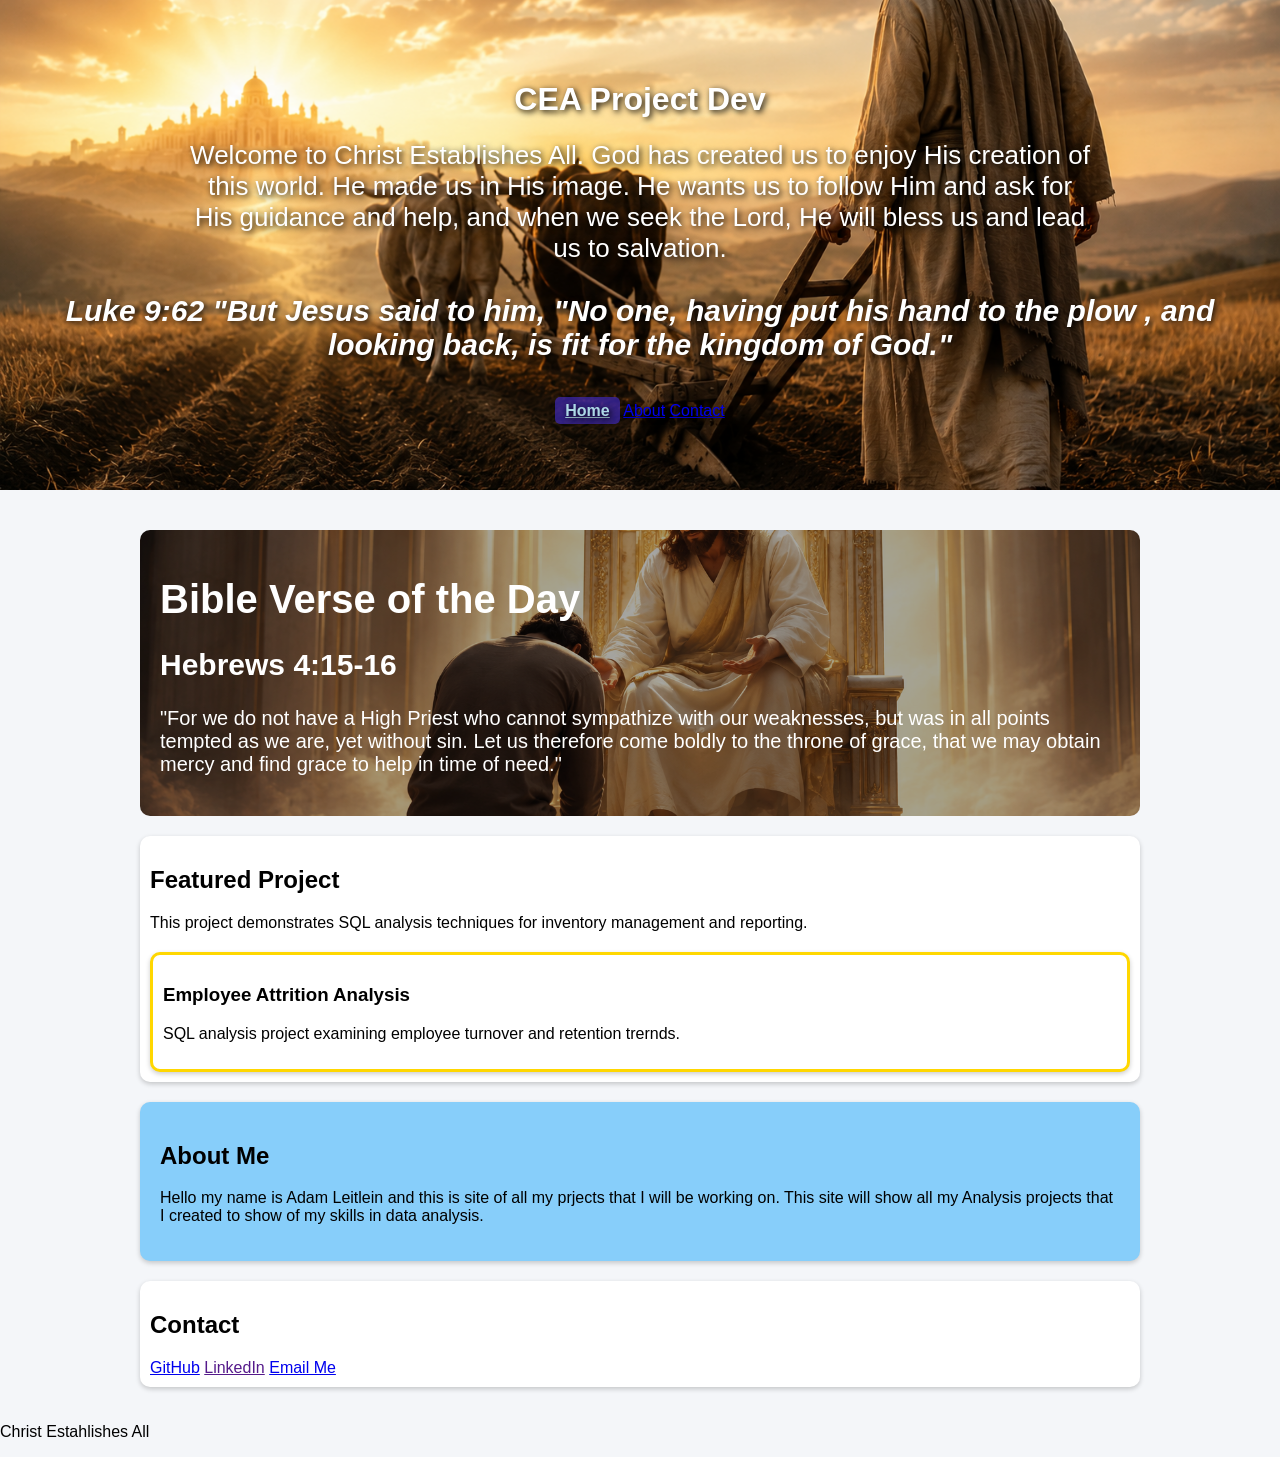
==== index.html @ 78173558 "font updates" ====
<!DOCTYPE html> <!--Tells the browser its an HTML5 webpage-->

<html><!-- Marks the beginning of the webpage -->
<head><!-- information about the webpage visitors don't see this information-->
    <title>CEA Projects Dev</title> <!-- text shown browser tab -->
    <link rel="stylesheet" href="styles.css"> <!-- finds file name styles.css -->
</head>
<body>
    <header>
        <h1>CEA Project Dev</h1> <!-- h1 is a primary heading of the section  -->

        <p class="welcome-message">Welcome to Christ Establishes All.
            God has created us to enjoy His creation of this world. He made us in His image.
            He wants us to follow Him and ask for His guidance and help, and when we seek the 
            Lord, He will bless us and lead us to salvation.
        </p>
        <p class="bible-luke">Luke 9:62 "But Jesus said to him, "No one, having put his
        hand to the plow , and looking back, is fit for the kingdom of God."</p>
        </div>
        <nav> <!-- creating <a> which is an anchor(hyperlink) -->
            <a href="#home" class="active">Home</a>
            <a href="#about">About</a>
            <a href="#contact">Contact</a> <!-- href is Hypertext reference the destination of the link -->
            <!-- <a href="projects.html">Projects</a>
            <a href="skills.html">Skills</a>
            <a href="resume.html">Resume</a> -->
        </nav>

    </header>
        <main>
            <div class="weekly-bible-verse">
                <h1>Bible Verse of the Day</h1>
                <h2>Hebrews 4:15-16</h2>
                <p>
                "For we do not have a High Priest who cannot sympathize with our weaknesses,
                 but was in all points tempted as we are, yet without sin. Let us therefore come 
                 boldly to the throne of grace, that we may obtain mercy and find grace to help in time of need."
                </p>        
            </div>  
            <section id="projects" class="project-card"> <!-- class will pull information from css to create box -->
                <h2>Featured Project</h2>
                    <p>
                    This project demonstrates SQL analysis techniques 
                    for inventory management and reporting.
                    </p>

                <div class="project-card featured-project"> 

                <h3>Employee Attrition Analysis</h3>

                <p>
                    SQL analysis project examining employee turnover
                    and retention trernds.
                </p>
                </div>
            </section>

            <section id="about" class="about-card">
                <h2>About Me</h2>
                    <p>Hello my name is Adam Leitlein  and this is site of all my prjects that I will be working on. 
                This site will show all my Analysis projects that I created to show of my skills in data
                analysis.
                    </p>
            </section>

            <section id="contact" class="project-card">
                <h2>Contact</h2>

                <a href="https://github.com/RaphLink" target="_blank"> GitHub</a>
                <a href="" target="_blank"> LinkedIn</a>
                <a href="mailto:zeldaguy87@yahoo.com.com" target="_blank"> Email Me</a> <!-- mailto will open outlook -->
            </section>
        </main>
        <footer>
            <p>Christ Estahlishes All</p>
            
        </footer>
</body>
</html>
<!-- Cloudflare -->
---- styles.css ----
body {
    font-family: Arial, sans-serif;
    background-color: #f4f6f9;
    margin: 0;
    padding: 0;
}

header {
    background-image: url("images/luke962.png");
    background-size: cover;
    background-position: center;
    background-repeat: no-repeat;

    color: white;
    padding: 60px 20px;
    text-align: center;
    text-shadow: 2px 2px 6px black;
}

main {
    max-width: 1000px;
    margin: auto;
    padding: 20px;
}

.project-card {
    background-color: white;
    padding: 10px;
    margin-top: 20px;
    border-radius: 10px;
    box-shadow: 0px 2px 5px rgba(0,0,0,.2);
}

.featured-project {
    border: 3px solid gold;
}

.about-card {
    background-color: lightskyblue;
    padding: 20px;
    margin-top: 20px;
    border-radius: 10px;
    box-shadow: 0px 2px 5px rgba(0,0,0,.2);
}
/* Header Banner */
.bible-luke {
    font-size: 30px;
    font-weight: bold;
    font-style: italic;
    text-shadow: 2px 2px 6px black;
}
/* Weekly Bible Verse */
.weekly-bible-verse {
     background:
        Linear-gradient(
            rgba(0,0,0,.35),
            rgba(0,0,0,.35)
        ), 
        url("images/hebrews41516.png");
    background-size: cover;
    background-position: center;
    font-size: 20px;
    color: white;
    padding: 20px;
    margin-top: 20px;
    border-radius: 10px;
   
}
/* Weekly Bible verse paragraph */
.weekly-bible-verse p {
    
} 

.active {
    background-color:#402abeab;
    color: lightblue;
    padding: 5px 10px;
    border-radius: 5px;
    font-weight: bold;
}

.welcome-message {
    max-width: 900px;
    margin: auto;
    font-size: 26px;
}

nav {
    background-color: pgba(0, 0, 0, 0.45);
    display: inline-block;
    padding: 10px 20px;
    border-radius: 8px;
}
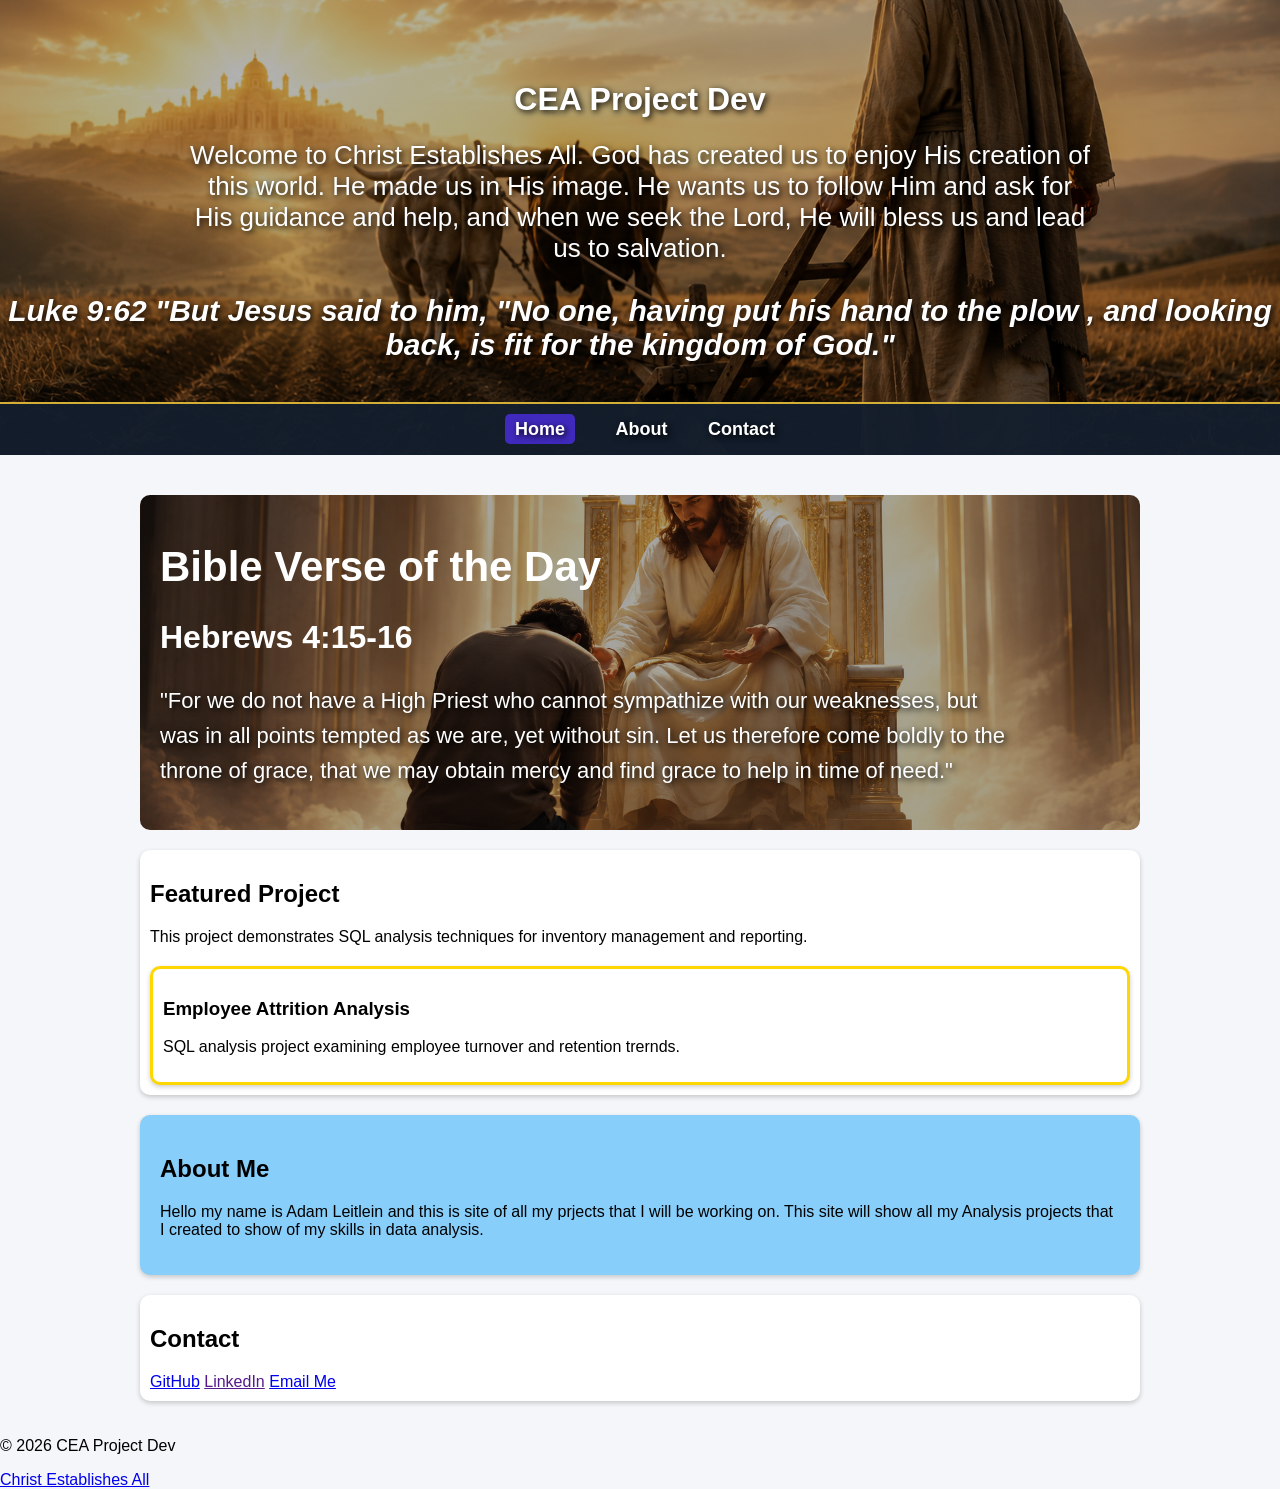
==== commit ddc9befd: "Updated nav menu" ====
--- a/index.html
+++ b/index.html
@@ -16,7 +16,7 @@
         </p>
         <p class="bible-luke">Luke 9:62 "But Jesus said to him, "No one, having put his
         hand to the plow , and looking back, is fit for the kingdom of God."</p>
-        </div>
+    
         <nav> <!-- creating <a> which is an anchor(hyperlink) -->
             <a href="#home" class="active">Home</a>
             <a href="#about">About</a>
@@ -68,11 +68,12 @@
 
                 <a href="https://github.com/RaphLink" target="_blank"> GitHub</a>
                 <a href="" target="_blank"> LinkedIn</a>
-                <a href="mailto:zeldaguy87@yahoo.com.com" target="_blank"> Email Me</a> <!-- mailto will open outlook -->
+                <a href="mailto:aleitlein@ceaprojectdev.com" target="_blank"> Email Me</a> <!-- mailto will open outlook -->
             </section>
         </main>
         <footer>
-            <p>Christ Estahlishes All</p>
+            <p>&copy; 2026 CEA Project Dev</p>
+            <a href="https://christestablishesall.com">Christ Establishes All</a>
             
         </footer>
 </body>
--- a/styles.css
+++ b/styles.css
@@ -6,15 +6,32 @@
 }
 
 header {
-    background-image: url("images/luke962.png");
+    background:
+        linear-gradient(rgba(0,0,0,.30), rgba(0,0,0,.30)),
+        url("images/luke962.png");
     background-size: cover;
     background-position: center;
     background-repeat: no-repeat;
 
+/* Text */
     color: white;
-    padding: 60px 20px;
+    padding-top: 60px;
     text-align: center;
     text-shadow: 2px 2px 6px black;
+}
+
+nav {
+    /* background-color: pgba(0, 0, 0, 0.75); */
+    background-color: rgba(20,30,45,.95);
+    margin-top: 40px;
+    /* border-top: 2px solid white;
+    border-bottom: 2px solid white; */
+    /* display: inline-block; */
+    padding: 15px 0;
+    width: 100%;
+    border-top: 2px solid #d4af37
+    /* text-align: center; */
+    /* border-radius: 8px; */
 }
 
 main {
@@ -54,26 +71,40 @@
      background:
         Linear-gradient(
             rgba(0,0,0,.35),
-            rgba(0,0,0,.35)
-        ), 
+            rgba(0,0,0,.35)), 
         url("images/hebrews41516.png");
     background-size: cover;
     background-position: center;
-    font-size: 20px;
     color: white;
     padding: 20px;
     margin-top: 20px;
     border-radius: 10px;
-   
 }
+
+.weekly-bible-verse {
+    font-size: 20px
+}
+
+.weekly-bible-verse h1{
+    font-size: 42px;
+}
+
+.weekly-bible-verse h2{
+    font-size: 32px;
+}
+
 /* Weekly Bible verse paragraph */
 .weekly-bible-verse p {
-    
+    font-size: 22px;
+    line-height: 1.6;
+    max-width: 850px;
+    text-shadow: 2px 2px 6px black;
 } 
 
+/* Menu(nav) selected page */
 .active {
-    background-color:#402abeab;
-    color: lightblue;
+    background-color:#402abe;
+    color: white;
     padding: 5px 10px;
     border-radius: 5px;
     font-weight: bold;
@@ -85,9 +116,14 @@
     font-size: 26px;
 }
 
-nav {
-    background-color: pgba(0, 0, 0, 0.45);
-    display: inline-block;
-    padding: 10px 20px;
-    border-radius: 8px;
+nav a {
+    color: white;
+    text-decoration: none;
+    margin: 0 18px;
+    font-size: 18px;
+    font-weight: bold;
+}
+
+nav a:hover {
+    color: gold;
 }
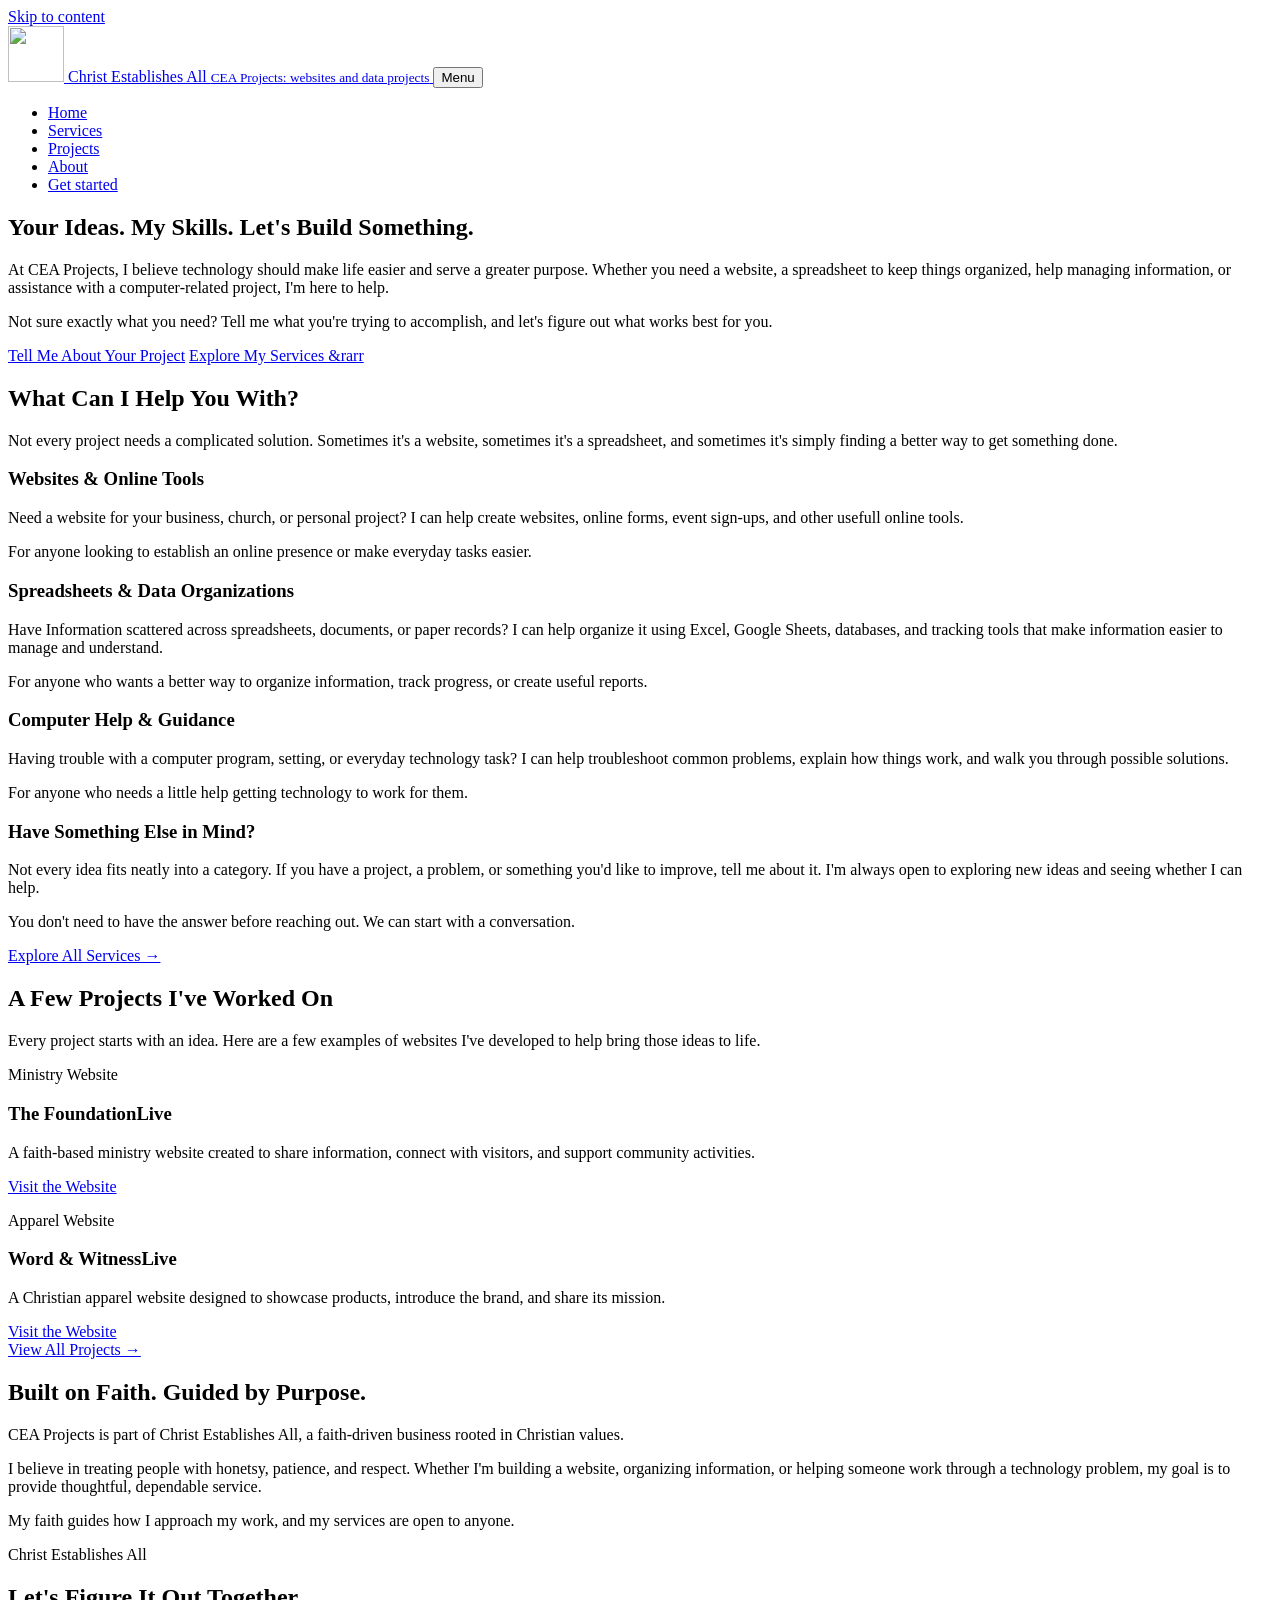
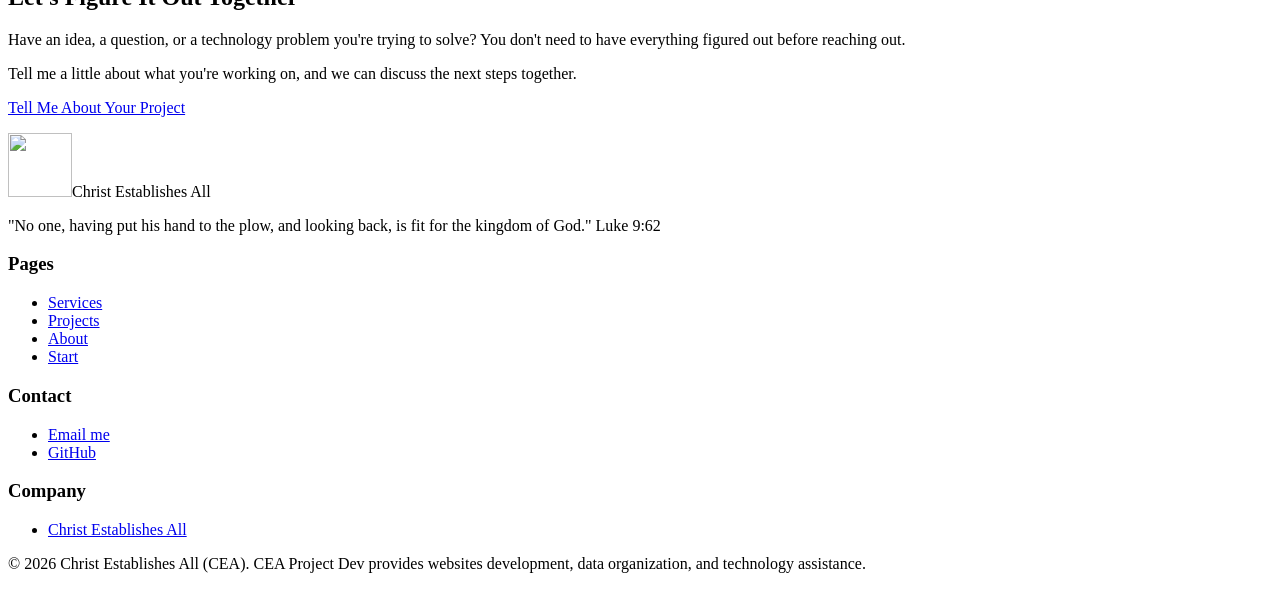
==== commit 254b9d25: "updated ceaprojdev.com" ====
--- a/index.html
+++ b/index.html
@@ -1,81 +1,222 @@
-<!DOCTYPE html> <!--Tells the browser its an HTML5 webpage-->
-
-<html><!-- Marks the beginning of the webpage -->
-<head><!-- information about the webpage visitors don't see this information-->
-    <title>CEA Projects Dev</title> <!-- text shown browser tab -->
-    <link rel="stylesheet" href="styles.css"> <!-- finds file name styles.css -->
+
+<!DOCTYPE html>
+<html lang="en">
+<head>
+    <meta charset="utf-8">
+    <meta name="viewport" content="width=device-width, initial-scale=1">
+
+    <title>CEA Projects | Websites, Spreadsheets & Computer Help</title>
+
+    <meta name="description" 
+        content="CEA Projects provides website development, data management, and custom digital solutions, built with purpose, integrity, and a commitment to serving others.">
+    
+    <link rel="preconnect" href="https://fonts.googleapis.com">
+    <link rel="preconnect" href="https://fonts.gstatic.com" crossorigin>
+
+   <link href="https://fonts.googleapis.com/css2?family=Cinzel:wght@500;700&family=Bricolage+Grotesque:opsz,wght@12..96,500;12..96,700&family=Source+Serif+4:ital,opsz,wght@0,8..60,400;0,8..60,600;1,8..60,400&display=swap"
+    rel="stylesheet">
+
+    <link rel="icon" type="image/png" href="favicon.png">
+    <link rel="stylesheet" href="style.css">
 </head>
+
 <body>
-    <header>
-        <h1>CEA Project Dev</h1> <!-- h1 is a primary heading of the section  -->
-
-        <p class="welcome-message">Welcome to Christ Establishes All.
-            God has created us to enjoy His creation of this world. He made us in His image.
-            He wants us to follow Him and ask for His guidance and help, and when we seek the 
-            Lord, He will bless us and lead us to salvation.
-        </p>
-        <p class="bible-luke">Luke 9:62 "But Jesus said to him, "No one, having put his
-        hand to the plow , and looking back, is fit for the kingdom of God."</p>
-    
-        <nav> <!-- creating <a> which is an anchor(hyperlink) -->
-            <a href="#home" class="active">Home</a>
-            <a href="#about">About</a>
-            <a href="#contact">Contact</a> <!-- href is Hypertext reference the destination of the link -->
-            <!-- <a href="projects.html">Projects</a>
-            <a href="skills.html">Skills</a>
-            <a href="resume.html">Resume</a> -->
+
+<a class="skip" href="#main">Skip to content</a>
+
+<!-- HEADER & NAVIGATION -->
+<header class="site">
+    <div class="wrap bar">
+        <a class="brand" href="index.html">
+            <img src="cea_logo.png" width="56" height="56" alt="">
+            <span>
+                Christ Establishes All
+                <small>CEA Projects: websites and data projects</small>
+            </span>
+        </a>
+
+        <button class="menu" type="button"
+            aria-expanded="false" 
+            aria-controls="site-nav">Menu</button>
+
+        <nav id="site-nav" aria-label="Main">
+            <ul>
+                <li><a href="index.html" aria-current="page">Home</a></li>
+                <li><a href="services.html">Services</a></li>
+                <li><a href="projects.html">Projects</a></li>
+                <li><a href="about.html">About</a></li>
+                <li><a class="btn" href="start.html">Get started</a></li>
+            </ul>
         </nav>
-
-    </header>
-        <main>
-            <div class="weekly-bible-verse">
-                <h1>Bible Verse of the Day</h1>
-                <h2>Hebrews 4:15-16</h2>
-                <p>
-                "For we do not have a High Priest who cannot sympathize with our weaknesses,
-                 but was in all points tempted as we are, yet without sin. Let us therefore come 
-                 boldly to the throne of grace, that we may obtain mercy and find grace to help in time of need."
-                </p>        
-            </div>  
-            <section id="projects" class="project-card"> <!-- class will pull information from css to create box -->
-                <h2>Featured Project</h2>
-                    <p>
-                    This project demonstrates SQL analysis techniques 
-                    for inventory management and reporting.
-                    </p>
-
-                <div class="project-card featured-project"> 
-
-                <h3>Employee Attrition Analysis</h3>
-
-                <p>
-                    SQL analysis project examining employee turnover
-                    and retention trernds.
-                </p>
-                </div>
-            </section>
-
-            <section id="about" class="about-card">
-                <h2>About Me</h2>
-                    <p>Hello my name is Adam Leitlein  and this is site of all my prjects that I will be working on. 
-                This site will show all my Analysis projects that I created to show of my skills in data
-                analysis.
-                    </p>
-            </section>
-
-            <section id="contact" class="project-card">
-                <h2>Contact</h2>
-
-                <a href="https://github.com/RaphLink" target="_blank"> GitHub</a>
-                <a href="" target="_blank"> LinkedIn</a>
-                <a href="mailto:aleitlein@ceaprojectdev.com" target="_blank"> Email Me</a> <!-- mailto will open outlook -->
-            </section>
-        </main>
-        <footer>
-            <p>&copy; 2026 CEA Project Dev</p>
-            <a href="https://christestablishesall.com">Christ Establishes All</a>
-            
-        </footer>
+    </div>
+</header>
+
+<main id="main">
+
+    <!-- HERO / MAIN INTRODUCTION -->
+    <section class="hero">
+        <div class="wrap hero-grid">
+            <div>
+
+                <h1>Your Ideas. My Skills. Let's Build Something.</h1>
+                <p class="lede measure">At CEA Projects, I believe technology should make life easier and serve a greater purpose. Whether you need a website, a spreadsheet to keep things organized, help managing information, or assistance with a computer-related project, I'm here to help.</p>
+                <p class="measure">Not sure exactly what you need? Tell me what you're trying to accomplish, and let's figure out what works best for you.</p>
+
+                <div class="actions">
+                    <a class="btn" href="start.html">Tell Me About Your Project</a>
+                    <a class="more" href="services.html">Explore My Services &rarr</a>
+                </div>
+            </div>
+        </div>
+    </section>
+
+    <!-- SERVICES OVERVIEW -->
+    <section aria-labelledby="build-title">
+        <div class="wrap">
+            <h2 id="build-title">What Can I Help You With?</h2>
+            <p class="lede measure">Not every project needs a complicated solution. Sometimes it's a website, sometimes it's a spreadsheet, and sometimes it's simply finding a better way to get something done.</p>
+            <div class="rows">
+                
+                <!-- Websites -->
+                <div class="row">
+                    <h3>Websites &amp; Online Tools</h3>
+                    <div>
+                        <p>Need a website for your business, church, or personal project? I can help create websites, online forms, event sign-ups, and other usefull online tools.</p>
+                        
+                        <p class="for">For anyone looking to establish an online presence or make everyday tasks easier.</p>
+                    </div>
+                </div>
+                <!-- Spreadsheets and Data -->
+                <div class="row">
+                    <h3>Spreadsheets &amp; Data Organizations</h3>
+                    <div>
+                        <p>Have Information scattered across spreadsheets, documents, or paper records? I can help organize it using Excel, Google Sheets, databases, and tracking tools that make information easier to manage and understand.</p>
+                        <p class="for">For anyone who wants a better way to organize information, track progress, or create useful reports.</p>
+                    </div>
+                </div>
+
+                <!-- Computer Help -->
+                <div class="row">
+                    <h3>Computer Help &amp; Guidance</h3>
+                    <div>
+                        <p>Having trouble with a computer program, setting, or everyday technology task? I can help troubleshoot common problems, explain how things work, and walk you through possible solutions.</p>
+                        <p class="for">For anyone who needs a little help getting technology to work for them.</p>
+                    </div>
+                </div>
+
+                <!-- Other Projects-->
+                <div class="row">
+                    <h3>Have Something Else in Mind?</h3>
+                    <div>
+                        <p>Not every idea fits neatly into a category. If you have a project, a problem, or something you'd like to improve, tell me about it. I'm always open to exploring new ideas and seeing whether I can help.</p>
+                        <p class="for">You don't need to have the answer before reaching out. We can start with a conversation.</p>
+                    </div>
+                </div>
+            </div>
+
+            <a class="more" href="services.hrml">Explore All Services &rarr;</a>
+        </div>
+    </section>
+
+    <!-- RECENT PROJECTS -->
+    <section aria-labelledby="recent-title">
+        <div class="wrap">
+            <h2 id="recent-title">A Few Projects I've Worked On</h2>
+            <p class="lede measure">Every project starts with an idea. Here are a few examples of websites I've developed to help bring those ideas to life.</p>
+            <div class="work-list">
+                <!-- The Foundation -->
+                <article class="project feature">
+                    <p class="kind">Ministry Website</p>
+                    <h3>The Foundation<span class="status live">Live</span></h3>
+                    <p>A faith-based ministry website created to share information, connect with visitors, and support community activities.</p>
+
+                    <div class="links">
+                        <a href="https://glorytothefather.org/" target="_blank" rel="noopener noreferrer">Visit the Website</a>
+                    </div>
+                </article>
+
+                <!-- Word & Witness -->
+                <article class="project feature">
+                    <p class="kind">Apparel Website</p>
+                    <h3>Word &amp; Witness<span class="status live">Live</span></h3>
+                    <p>A Christian apparel website designed to showcase products, introduce the brand, and share its mission.</p>
+                    <div class="links">
+                        <a href="https://wordnwitness.com"target="_blank" rel="noopener noreferrer">Visit the Website</a>
+                    </div>
+                </article>
+            </div>
+            <a class="more" href="projects.html">View All Projects &rarr;</a>
+        </div>
+    </section>
+
+    <!-- CHRISTIAN FOUNDATION -->
+    <section class="band" aria-labelledby="foundation-title">
+        <div class="wrap foundation-grid"></div>
+            <div class="measure">
+                <h2 id="foundation-title">Built on Faith. Guided by Purpose.</h2>
+                <p>CEA Projects is part of Christ Establishes All, a faith-driven business rooted in Christian values.</p>
+                <p>I believe in treating people with honetsy, patience, and respect. Whether I'm building a website, organizing information, or helping someone work through a technology problem, my goal is to provide thoughtful, dependable service.</p>
+                <p>My faith guides how I approach my work, and my services are open to anyone.</p>
+                <a>Christ Establishes All</a>
+            </div>
+    </section>
+
+    <!-- FINAL CALL TO ACTION -->
+     <section aria-labelledby="contact-title">
+        <div class="wrap">
+            <div class="cta">
+                <div>
+                    <h2 id="contact-title">Let's Figure It Out Together</h2>
+                    <p>Have an idea, a question, or a technology problem you're trying to solve? You don't need to have everything figured out before reaching out.</p>
+                    <p>Tell me a little about what you're working on, and we can discuss the next steps together.</p>
+                </div>
+
+                <a class="btn" href="start.html">Tell Me About Your Project</a>
+            </div>
+        </div>
+     </section>
+</main>
+
+<!-- FOOTER -->
+<footer class="band">
+    <div class="wrap">
+        <div class="foot-grid">
+            <div>
+                <p class="foot-brand"><img src="cea_logo.png" width="64" height="64" alt=""><span class="brand-name">Christ Establishes All</span></p>
+                <p class="foot-verse">"No one, having put his hand to the plow, and looking back, is fit for the kingdom of God." Luke 9:62</p>
+            </div>
+
+            <div>
+                <h3>Pages</h3>
+                <ul>
+                    <li><a href="services.html">Services</a></li>
+                    <li><a href="projects.html">Projects</a></li>
+                    <li><a href="about.html">About</a></li>
+                    <li><a href="start.html">Start</a></li>
+                </ul>
+            </div>
+
+            <div>
+                <h3>Contact</h3>
+                <ul>
+                    <li><a href="mailto:aleitlein@ceaprojectdev.com">Email me</a></li>
+                    <li><a href="https://github.com/RaphLink">GitHub</a></li>
+                </ul>
+            </div>
+
+            <div>
+                <h3>Company</h3>
+                <ul>
+                    <li><a href="https://christestablishesall.com">Christ Establishes All</a></li>
+                </ul>
+            </div>
+        </div>
+
+        <p class="copy">&copy; 2026 Christ Establishes All (CEA). CEA Project Dev provides websites development, data organization, and technology assistance.</p>
+    </div>
+</footer>
+
+<script src="main.js"></script>
+
 </body>
 </html>
-<!-- Cloudflare -->
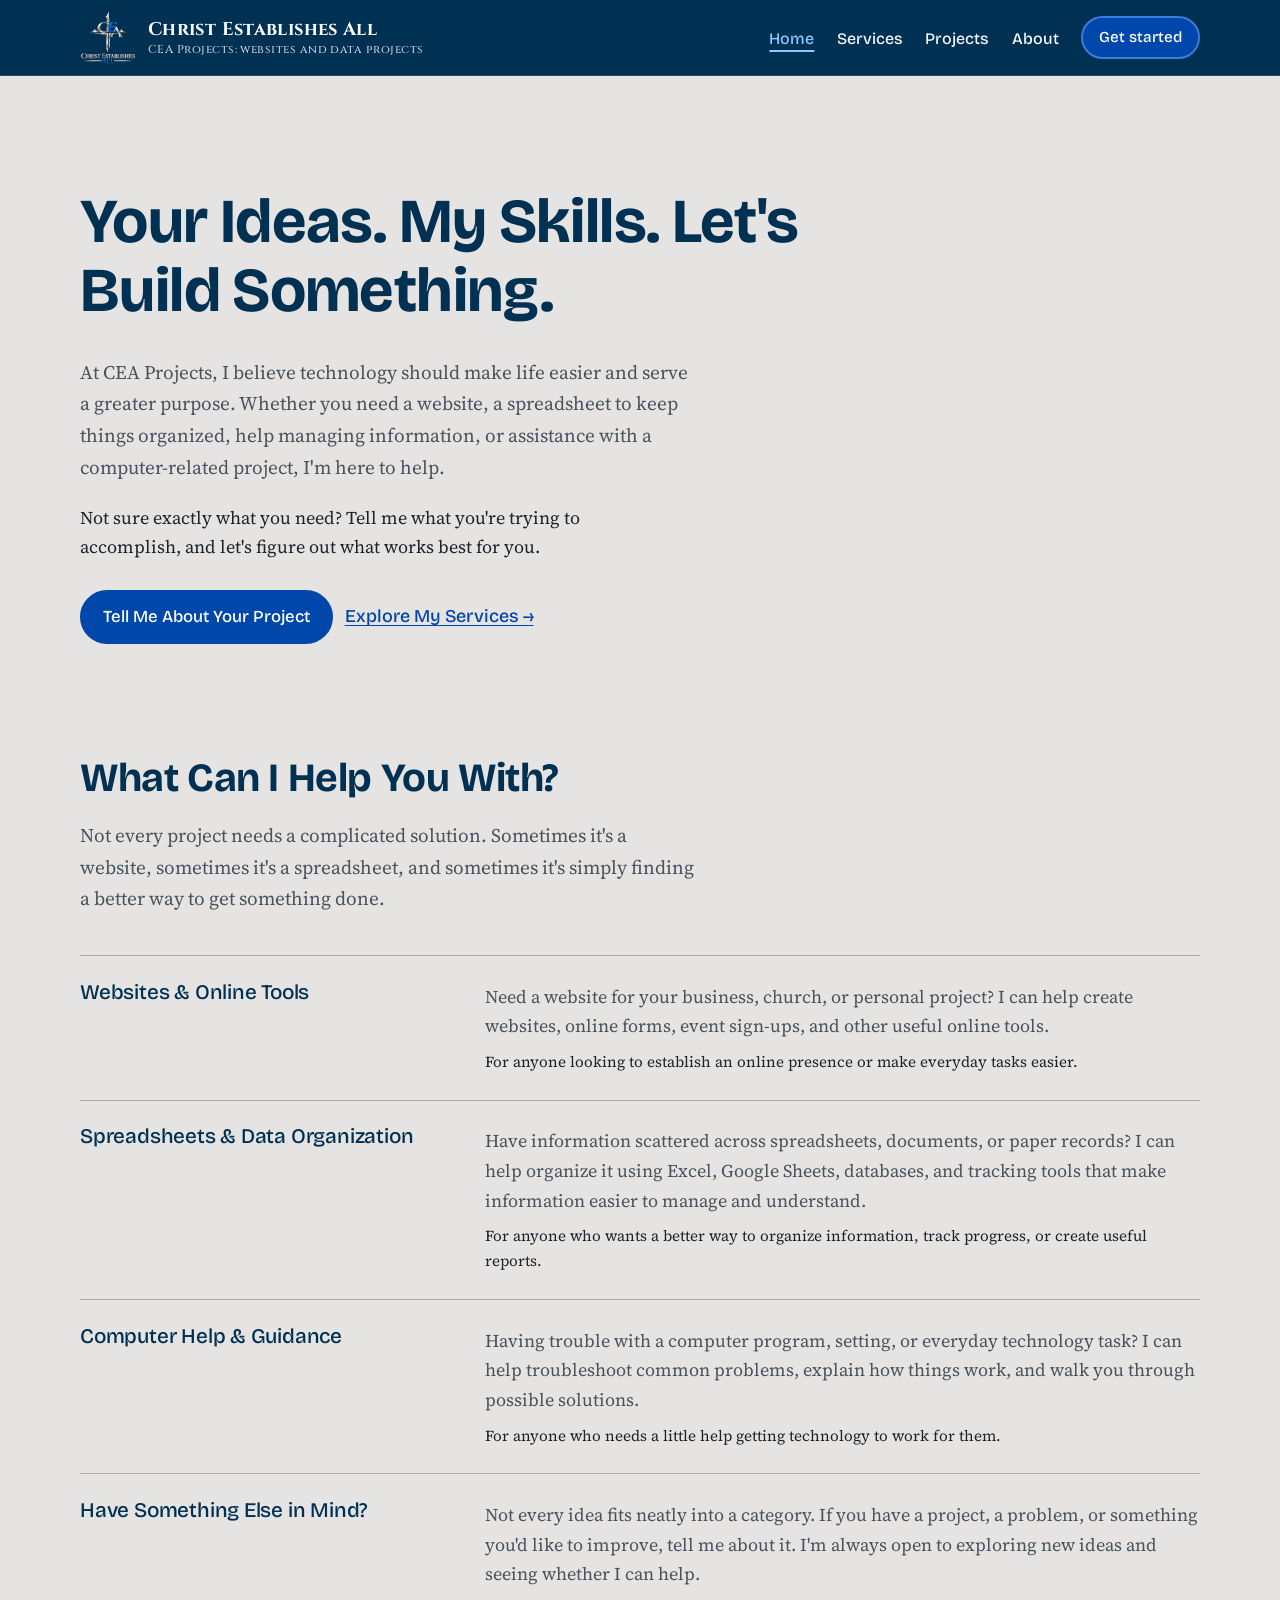
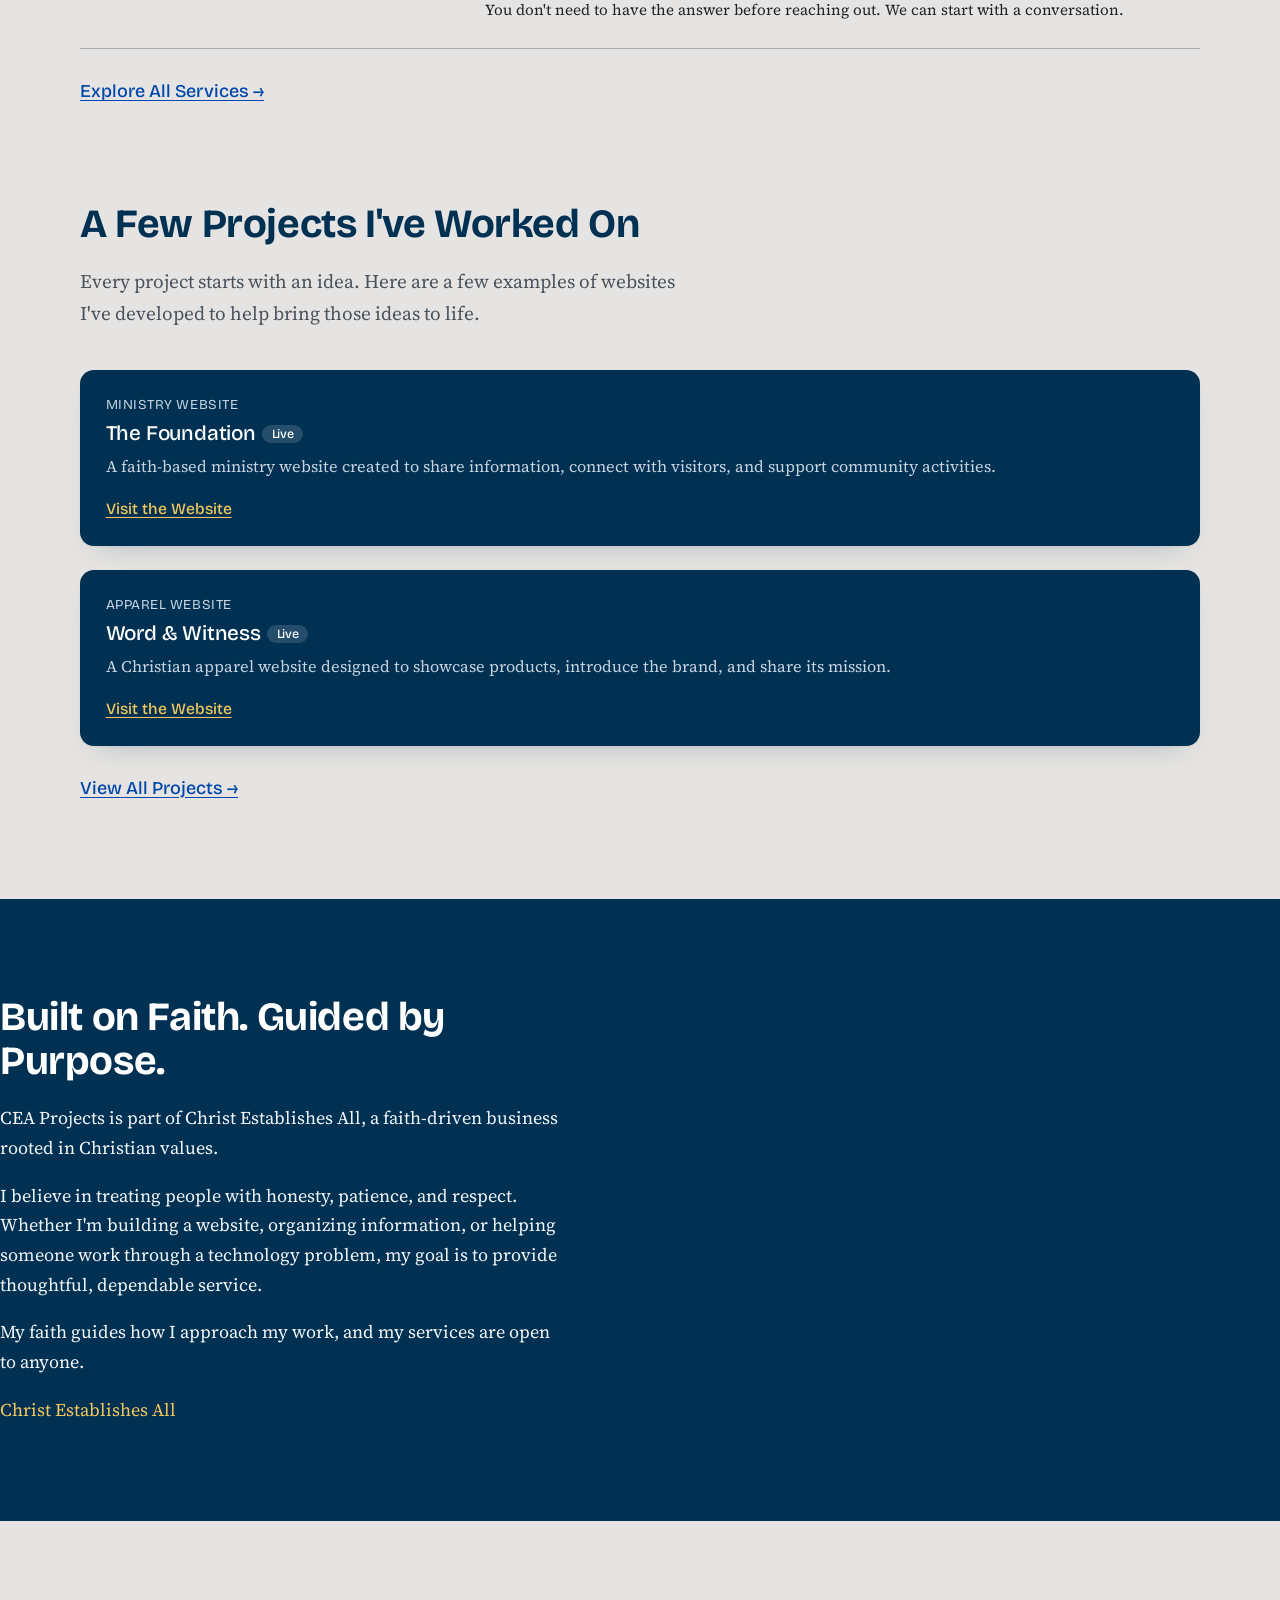
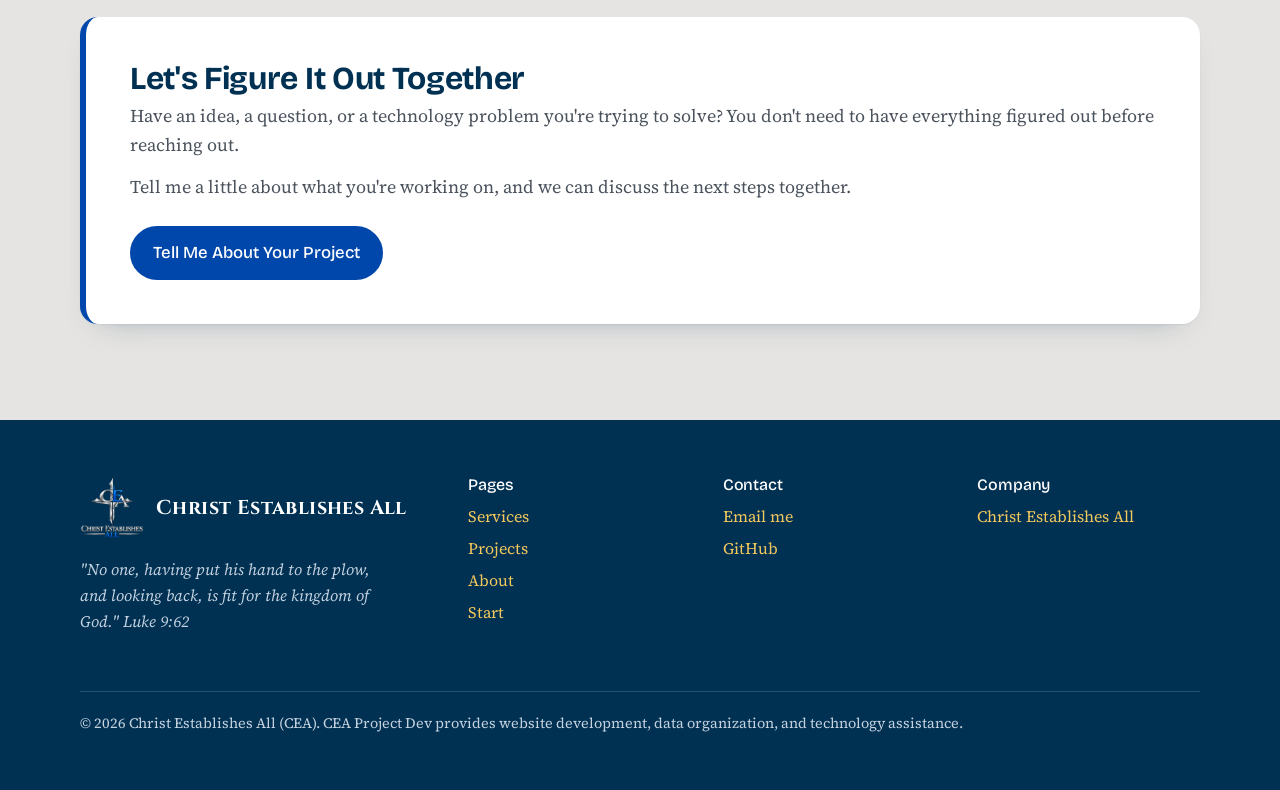
==== commit 8486430c: "made corrections in html" ====
--- a/index.html
+++ b/index.html
@@ -16,8 +16,8 @@
    <link href="https://fonts.googleapis.com/css2?family=Cinzel:wght@500;700&family=Bricolage+Grotesque:opsz,wght@12..96,500;12..96,700&family=Source+Serif+4:ital,opsz,wght@0,8..60,400;0,8..60,600;1,8..60,400&display=swap"
     rel="stylesheet">
 
-    <link rel="icon" type="image/png" href="favicon.png">
-    <link rel="stylesheet" href="style.css">
+    <link rel="icon" type="image/png" href="images/favicon.webp">
+    <link rel="stylesheet" href="styles.css">
 </head>
 
 <body>
@@ -28,7 +28,7 @@
 <header class="site">
     <div class="wrap bar">
         <a class="brand" href="index.html">
-            <img src="cea_logo.png" width="56" height="56" alt="">
+            <img src="images/cea_logo.png" width="56" height="56" alt="">
             <span>
                 Christ Establishes All
                 <small>CEA Projects: websites and data projects</small>
@@ -64,7 +64,7 @@
 
                 <div class="actions">
                     <a class="btn" href="start.html">Tell Me About Your Project</a>
-                    <a class="more" href="services.html">Explore My Services &rarr</a>
+                    <a class="more" href="services.html">Explore My Services &rarr;</a>
                 </div>
             </div>
         </div>
@@ -81,16 +81,16 @@
                 <div class="row">
                     <h3>Websites &amp; Online Tools</h3>
                     <div>
-                        <p>Need a website for your business, church, or personal project? I can help create websites, online forms, event sign-ups, and other usefull online tools.</p>
+                        <p>Need a website for your business, church, or personal project? I can help create websites, online forms, event sign-ups, and other useful online tools.</p>
                         
                         <p class="for">For anyone looking to establish an online presence or make everyday tasks easier.</p>
                     </div>
                 </div>
                 <!-- Spreadsheets and Data -->
                 <div class="row">
-                    <h3>Spreadsheets &amp; Data Organizations</h3>
-                    <div>
-                        <p>Have Information scattered across spreadsheets, documents, or paper records? I can help organize it using Excel, Google Sheets, databases, and tracking tools that make information easier to manage and understand.</p>
+                    <h3>Spreadsheets &amp; Data Organization</h3>
+                    <div>
+                        <p>Have information scattered across spreadsheets, documents, or paper records? I can help organize it using Excel, Google Sheets, databases, and tracking tools that make information easier to manage and understand.</p>
                         <p class="for">For anyone who wants a better way to organize information, track progress, or create useful reports.</p>
                     </div>
                 </div>
@@ -114,7 +114,7 @@
                 </div>
             </div>
 
-            <a class="more" href="services.hrml">Explore All Services &rarr;</a>
+            <a class="more" href="services.hml">Explore All Services &rarr;</a>
         </div>
     </section>
 
@@ -141,7 +141,7 @@
                     <h3>Word &amp; Witness<span class="status live">Live</span></h3>
                     <p>A Christian apparel website designed to showcase products, introduce the brand, and share its mission.</p>
                     <div class="links">
-                        <a href="https://wordnwitness.com"target="_blank" rel="noopener noreferrer">Visit the Website</a>
+                        <a href="https://wordnwitness.com" target="_blank" rel="noopener noreferrer">Visit the Website</a>
                     </div>
                 </article>
             </div>
@@ -155,7 +155,7 @@
             <div class="measure">
                 <h2 id="foundation-title">Built on Faith. Guided by Purpose.</h2>
                 <p>CEA Projects is part of Christ Establishes All, a faith-driven business rooted in Christian values.</p>
-                <p>I believe in treating people with honetsy, patience, and respect. Whether I'm building a website, organizing information, or helping someone work through a technology problem, my goal is to provide thoughtful, dependable service.</p>
+                <p>I believe in treating people with honesty, patience, and respect. Whether I'm building a website, organizing information, or helping someone work through a technology problem, my goal is to provide thoughtful, dependable service.</p>
                 <p>My faith guides how I approach my work, and my services are open to anyone.</p>
                 <a>Christ Establishes All</a>
             </div>
@@ -182,7 +182,7 @@
     <div class="wrap">
         <div class="foot-grid">
             <div>
-                <p class="foot-brand"><img src="cea_logo.png" width="64" height="64" alt=""><span class="brand-name">Christ Establishes All</span></p>
+                <p class="foot-brand"><img src="images/cea_logo.png" width="64" height="64" alt=""><span class="brand-name">Christ Establishes All</span></p>
                 <p class="foot-verse">"No one, having put his hand to the plow, and looking back, is fit for the kingdom of God." Luke 9:62</p>
             </div>
 
@@ -212,7 +212,7 @@
             </div>
         </div>
 
-        <p class="copy">&copy; 2026 Christ Establishes All (CEA). CEA Project Dev provides websites development, data organization, and technology assistance.</p>
+        <p class="copy">&copy; 2026 Christ Establishes All (CEA). CEA Project Dev provides website development, data organization, and technology assistance.</p>
     </div>
 </footer>
 
--- a/styles.css
+++ b/styles.css
@@ -0,0 +1,299 @@
+:root {
+  --paper: #E5E4E2;
+  --surface: #FFFFFF;
+  --ink: #1E2329;
+  --heading: #003153;
+  --muted: #4A525C;
+  --line: #A8A9AD;
+  --field: #0047AB;
+  --field-ink: #FFFFFF;
+  --field-soft: #E8EEF7;
+  --price: #0047AB;
+  --gold: #C9971C;
+  --band: #003153;
+  --band-ink: #F2F5F8;
+  --band-muted: #C5D3E0;
+  --band-link: #F2C75C;
+  --shadow: 0 1px 2px rgba(0, 49, 83, .06), 0 14px 30px -20px rgba(0, 49, 83, .35);
+  --display: "Bricolage Grotesque", "Segoe UI", system-ui, sans-serif;
+  --body: "Source Serif 4", Georgia, "Times New Roman", serif;
+  color-scheme: light;
+}
+*, *::before, *::after { box-sizing: border-box; }
+html { scroll-behavior: smooth; scroll-padding-top: 5rem; }
+@media (prefers-reduced-motion: reduce) { html { scroll-behavior: auto; } *, *::before, *::after { transition: none !important; } }
+body { margin: 0; background: var(--paper); color: var(--ink); font-family: var(--body); font-size: 1.125rem; line-height: 1.65; }
+img { max-width: 100%; }
+a { color: var(--field); text-underline-offset: 3px; }
+a:hover { text-decoration-thickness: 2px; }
+:focus-visible { outline: 3px solid var(--gold); outline-offset: 3px; border-radius: 4px; }
+h1, h2, h3 { font-family: var(--display); line-height: 1.1; margin: 0 0 .5em; letter-spacing: -0.01em; color: var(--heading); }
+h1 { font-size: clamp(2.3rem, 5.2vw, 3.9rem); font-weight: 700; }
+h2 { font-size: clamp(1.8rem, 3.4vw, 2.5rem); font-weight: 700; }
+h3 { font-size: 1.3rem; font-weight: 500; }
+p { margin: 0 0 1em; }
+.wrap { width: min(1120px, 100% - 2.5rem); margin-inline: auto; }
+.measure { max-width: 62ch; }
+.lede { font-size: clamp(1.1rem, 1.5vw, 1.3rem); color: var(--muted); }
+section { padding: clamp(3.5rem, 8vw, 6rem) 0; }
+section + section:not(.band):not(.page-head) { padding-top: 0; }
+.band + section { padding-top: clamp(3.5rem, 8vw, 6rem) !important; }
+.skip { position: absolute; left: -999px; }
+.skip:focus { left: 1rem; top: 1rem; background: var(--surface); padding: .5rem 1rem; z-index: 99; }
+.more { font-family: var(--display); font-weight: 500; margin-top: 1.75rem; display: inline-block; }
+
+/* Header */
+header.site { position: sticky; top: 0; z-index: 20; background: color-mix(in srgb, var(--paper) 92%, transparent); backdrop-filter: blur(8px); border-bottom: 1px solid var(--line); }
+.bar { display: flex; align-items: center; justify-content: space-between; gap: 1rem; padding: .85rem 0; }
+.brand { font-family: var(--display); font-weight: 700; font-size: 1.2rem; color: var(--heading); text-decoration: none; }
+.brand { display: flex; align-items: center; gap: .75rem; line-height: 1.2; }
+.brand img { width: 56px; height: 56px; flex: none; margin: -4px 0; }
+.brand small { display: block; font-family: var(--body); font-weight: 400; font-size: .8rem; color: var(--muted); }
+.brand span { font-family: "Cinzel", "Trajan Pro", Georgia, serif; font-weight: 700; font-size: 1.15rem; letter-spacing: .02em; }
+@media (max-width: 420px) { .brand span { font-size: 1rem; } .brand small { font-size: .62rem; } .brand img { width: 44px; height: 44px; } }
+.brand small { font-family: "Cinzel", "Trajan Pro", Georgia, serif; font-weight: 500; font-size: .72rem; letter-spacing: .04em; margin-top: .1rem; }
+footer .brand-name { font-family: "Cinzel", "Trajan Pro", Georgia, serif !important; letter-spacing: .02em; }
+nav ul { list-style: none; display: flex; flex-wrap: wrap; gap: .25rem 1.4rem; margin: 0; padding: 0; align-items: center; }
+nav a { color: var(--ink); text-decoration: none; font-family: var(--display); font-weight: 500; font-size: 1rem; }
+nav a:hover, nav a[aria-current="page"] { color: var(--field); }
+nav a[aria-current="page"]:not(.btn) { text-decoration: underline; text-decoration-thickness: 2px; text-underline-offset: 6px; }
+.menu { display: none; font: 500 1rem var(--display); background: none; color: var(--ink); border: 1.5px solid var(--line); border-radius: 999px; padding: .4rem .95rem; cursor: pointer; }
+.btn { display: inline-block; font-family: var(--display); font-weight: 500; font-size: 1.05rem; padding: .7rem 1.3rem; border-radius: 999px; text-decoration: none; border: 2px solid var(--field); background: var(--field); color: var(--field-ink); cursor: pointer; }
+.btn:hover { filter: brightness(1.08); }
+.btn.ghost { background: transparent; color: var(--field); }
+nav .btn { padding: .45rem 1rem; font-size: .95rem; color: var(--field-ink); }
+nav .btn[aria-current="page"] { color: var(--field-ink); }
+/* Dark blue header */
+header.site { background: var(--band); border-bottom: 1px solid rgba(255, 255, 255, .12); backdrop-filter: none; }
+header.site .brand { color: #FFFFFF; }
+header.site .brand small { color: var(--band-muted); }
+header.site nav a:not(.btn) { color: #F2F5F8; }
+header.site nav a:not(.btn):hover, header.site nav a:not(.btn)[aria-current="page"] { color: #8CC8FF; }
+header.site nav .btn { border-color: #3D7BD6; }
+header.site .menu { color: #FFFFFF; border-color: rgba(255, 255, 255, .4); }
+
+/* Blue bands: page headers, welcome, footer */
+.band { background: var(--band); color: var(--band-ink); }
+.band h1, .band h2, .band h3 { color: #FFFFFF; }
+.band a { color: var(--band-link); }
+.band .lede, .band .muted { color: var(--band-muted); }
+.page-head { padding: clamp(3rem, 7vw, 4.5rem) 0; }
+.page-head h1 { font-size: clamp(2.2rem, 4.6vw, 3.4rem); }
+.page-head .lede { margin: 0; max-width: 60ch; }
+
+/* Hero */
+.hero { padding: clamp(3.5rem, 9vw, 7rem) 0; }
+.hero-grid { display: grid; grid-template-columns: 1.15fr 1fr; gap: clamp(2rem, 5vw, 4.5rem); align-items: center; }
+.hero-grid > :only-child { grid-column: 1 / -1; }
+.hero h1 { max-width: 20ch; }
+.hero .actions { align-items: center; column-gap: 1.5rem; }
+.actions .more { margin-top: 0; }
+.hero .actions { display: flex; flex-wrap: wrap; gap: .75rem; margin-top: 1.75rem; }
+.offer { margin-top: 1.5rem; font-size: 1rem; color: var(--muted); }
+.offer strong { color: var(--ink); }
+
+/* Welcome */
+.foundation-grid { display: grid; grid-template-columns: 1fr 1fr; gap: clamp(2rem, 5vw, 4rem); align-items: start; }
+.verse { margin: 0; padding-left: 1.25rem; border-left: 4px solid var(--gold); }
+.verse p { font-style: italic; font-size: 1.35rem; line-height: 1.5; margin-bottom: .5rem; }
+.verse cite { font-style: normal; font-family: var(--display); font-weight: 500; opacity: .8; }
+
+/* Service rows */
+.rows { margin-top: 2.5rem; border-top: 1px solid var(--line); }
+.row { display: grid; grid-template-columns: minmax(200px, 1fr) 2fr; gap: 1rem 3rem; padding: 1.6rem 0; border-bottom: 1px solid var(--line); }
+.row h3 { margin: 0; }
+.row p { margin: 0; color: var(--muted); }
+.row .for { margin-top: .5rem; font-size: .95rem; color: var(--ink); }
+.row .from { margin-top: .6rem; font-family: var(--display); font-weight: 500; font-size: 1rem; color: var(--price); }
+
+/* Project cards */
+.work-list { margin-top: 2.5rem; display: grid; grid-template-columns: repeat(2, 1fr); gap: 1.5rem; }
+.project { background: var(--surface); border-radius: 14px; padding: 1.5rem 1.6rem; display: flex; flex-direction: column; box-shadow: var(--shadow); border-top: 4px solid var(--field); }
+.project.feature { grid-column: 1 / -1; background: var(--band); color: var(--band-ink); border-top: none; }
+.project.feature h3 { color: #FFFFFF; }
+.project.feature .kind, .project.feature p { color: var(--band-muted); }
+.project.feature a { color: var(--band-link); }
+.project.soon { background: transparent; box-shadow: none; border: 1.5px dashed var(--line); border-top: 4px solid var(--line); }
+.project .kind { font-family: var(--display); font-size: .85rem; letter-spacing: .04em; text-transform: uppercase; color: var(--muted); margin: 0 0 .4rem; }
+.project h3 { margin-bottom: .45rem; }
+.project p { font-size: 1.02rem; color: var(--muted); }
+.project .links { margin-top: auto; display: flex; gap: 1.25rem; flex-wrap: wrap; font-family: var(--display); font-weight: 500; font-size: .98rem; }
+.status { display: inline-block; font-family: var(--display); font-size: .78rem; font-weight: 500; padding: .15rem .6rem; border-radius: 999px; margin-left: .4rem; vertical-align: middle; }
+.status.live { background: var(--field-soft); color: var(--field); }
+.project.feature .status.live { background: rgba(255, 255, 255, .14); color: #FFFFFF; }
+.status.building { background: var(--field); color: var(--field-ink); }
+.status.soon { color: var(--muted); border: 1px solid var(--line); }
+
+/* Pricing */
+.price-card { margin-top: 2.5rem; background: var(--surface); border-radius: 14px; box-shadow: var(--shadow); overflow-x: auto; }
+table.prices { width: 100%; border-collapse: collapse; min-width: 560px; }
+.prices th, .prices td { text-align: left; padding: 1rem 1.25rem; vertical-align: top; }
+.prices thead th { background: var(--band); color: var(--band-ink); font-family: var(--display); font-weight: 500; font-size: .95rem; }
+.prices tbody tr + tr td { border-top: 1px solid color-mix(in srgb, var(--line) 55%, transparent); }
+.prices td:first-child { font-family: var(--display); font-weight: 500; font-size: 1.1rem; white-space: nowrap; color: var(--heading); }
+.prices td:last-child { white-space: nowrap; font-family: var(--display); font-weight: 700; color: var(--price); }
+.discounts { display: grid; grid-template-columns: 1fr 1fr; gap: 1.25rem; margin-top: 1.5rem; }
+.discounts div { padding: 1.2rem 1.4rem; border-radius: 14px; background: var(--field-soft); border-left: 4px solid var(--field); }
+.discounts h3 { font-size: 1.1rem; margin-bottom: .3rem; }
+.discounts p { margin: 0; font-size: 1rem; }
+.fine { font-size: .95rem; color: var(--muted); margin-top: 1.25rem; }
+
+/* Process */
+.steps { list-style: none; padding: 0; margin: 2.5rem 0 0; display: grid; grid-template-columns: repeat(4, 1fr); gap: 1.5rem; counter-reset: step; }
+.steps li { counter-increment: step; border-top: 3px solid var(--field); padding-top: 1rem; }
+.steps li::before { content: counter(step); font-family: var(--display); font-weight: 700; font-size: 2rem; color: var(--field); display: block; line-height: 1; margin-bottom: .5rem; }
+.steps h3 { font-size: 1.15rem; }
+.steps p { font-size: 1rem; color: var(--muted); margin: 0; }
+
+/* About */
+.about-grid { display: grid; grid-template-columns: 1.4fr 1fr; gap: clamp(2rem, 5vw, 4rem); }
+.creds { list-style: none; padding: 0; margin: 0; border-top: 1px solid var(--line); }
+.creds li { padding: .8rem 0; border-bottom: 1px solid var(--line); font-size: 1rem; }
+.creds strong { font-family: var(--display); font-weight: 500; display: block; color: var(--heading); }
+
+/* Call to action */
+.cta { background: var(--surface); border-radius: 18px; box-shadow: var(--shadow); padding: clamp(1.75rem, 4vw, 2.75rem); display: flex; justify-content: space-between; align-items: center; gap: 1.5rem; flex-wrap: wrap; border-left: 6px solid var(--field); }
+.cta h2 { font-size: clamp(1.5rem, 2.8vw, 2rem); margin-bottom: .3rem; }
+.cta p { margin: 0; color: var(--muted); }
+.cta p + p { margin-top: .75rem; }
+.later { margin-top: 2rem; padding: 1.2rem 1.4rem; border: 1.5px dashed var(--line); border-radius: 14px; font-size: 1rem; color: var(--muted); }
+.later strong { font-family: var(--display); font-weight: 500; color: var(--heading); }
+
+/* Get started */
+.start-grid { display: grid; grid-template-columns: 1.6fr 1fr; gap: 2rem; align-items: start; }
+.form-card { background: var(--surface); border-radius: 18px; box-shadow: var(--shadow); padding: clamp(1.5rem, 4vw, 2.5rem); }
+.next { position: sticky; top: 6rem; border-radius: 18px; padding: 1.75rem; }
+.next h2 { font-size: 1.4rem; }
+.next ol { padding-left: 1.2rem; margin: 0 0 1.25rem; }
+.next li { margin-bottom: .6rem; font-size: 1rem; }
+.next p { font-size: 1rem; }
+form { display: grid; grid-template-columns: 1fr 1fr; gap: 1.25rem 1.5rem; }
+.full { grid-column: 1 / -1; }
+label, legend { display: block; font-family: var(--display); font-weight: 500; font-size: 1rem; margin-bottom: .35rem; color: var(--heading); }
+.hint { font-family: var(--body); font-weight: 400; color: var(--muted); font-size: .9rem; }
+input[type=text], input[type=email], input[type=tel], input[type=url], select, textarea { width: 100%; font: inherit; font-size: 1rem; color: var(--ink); background: var(--paper); border: 1.5px solid var(--line); border-radius: 10px; padding: .7rem .85rem; }
+input:focus, select:focus, textarea:focus { border-color: var(--field); outline: none; box-shadow: 0 0 0 3px color-mix(in srgb, var(--field) 25%, transparent); }
+textarea { min-height: 8rem; resize: vertical; }
+fieldset { border: 0; padding: 0; margin: 0; }
+.checks { display: grid; grid-template-columns: 1fr 1fr; gap: .5rem 1.5rem; }
+.checks label { font-family: var(--body); font-weight: 400; display: flex; gap: .6rem; align-items: flex-start; margin: 0; color: var(--ink); }
+.checks input { margin-top: .4rem; accent-color: var(--field); width: 1.05rem; height: 1.05rem; }
+.privacy { font-size: .92rem; color: var(--muted); margin: 0; }
+.hidden { display: none; }
+
+/* Thank-you */
+.thanks { min-height: 50vh; display: grid; align-content: center; }
+
+/* Footer */
+footer.band { padding: 3.5rem 0 2.5rem; font-size: 1rem; }
+.foot-grid { display: grid; grid-template-columns: 1.6fr 1fr 1fr 1fr; gap: 2rem; }
+footer h3 { font-size: 1rem; margin-bottom: .6rem; }
+footer .brand-name { font-family: var(--display); font-weight: 700; font-size: 1.25rem; color: #FFFFFF; margin-bottom: .5rem; }
+footer ul { list-style: none; padding: 0; margin: 0; }
+footer li { margin-bottom: .35rem; }
+footer a { text-decoration: none; }
+footer a:hover { text-decoration: underline; }
+.foot-brand { display: flex; align-items: center; gap: .75rem; margin: 0 0 1rem; }
+.foot-brand img { width: 64px; height: 64px; flex: none; }
+.foot-brand .brand-name { margin: 0; }
+.foot-verse { font-style: italic; color: var(--band-muted); max-width: 40ch; }
+.copy { margin-top: 2.5rem; padding-top: 1.25rem; border-top: 1px solid rgba(255, 255, 255, .15); color: var(--band-muted); font-size: .9rem; }
+
+@media (max-width: 860px) {
+  .hero-grid, .foundation-grid, .about-grid, .work-list, .discounts, .start-grid { grid-template-columns: 1fr; }
+  .foot-grid { grid-template-columns: 1fr 1fr; }
+  .row { grid-template-columns: 1fr; }
+  .steps { grid-template-columns: 1fr 1fr; }
+  form, .checks { grid-template-columns: 1fr; }
+  .next { position: static; }
+}
+@media (max-width: 760px) {
+  .menu { display: inline-block; flex: none; }
+  .brand { flex: 1 1 0; min-width: 0; }
+  .bar { flex-wrap: wrap; }
+  nav { display: none; width: 100%; }
+  header.site.open nav { display: block; }
+  nav ul { flex-direction: column; align-items: flex-start; gap: .9rem; padding: .75rem 0 1rem; }
+}
+@media (max-width: 520px) {
+  .steps, .foot-grid { grid-template-columns: 1fr; }
+}
+
+/* ==========================================================
+   Services page additions
+   ========================================================== */
+
+/* A row of buttons/links anywhere on a page (the home hero has its own). */
+.actions { display: flex; flex-wrap: wrap; align-items: center; gap: .75rem 1.5rem; margin-top: 1.75rem; }
+
+/* Buttons inside a dark blue band keep their white text
+   (otherwise the band's gold link color would apply). */
+.band .btn { color: var(--field-ink); }
+
+/* Small label above a page title, e.g. "Services". */
+.eyebrow { font-family: var(--display); font-weight: 500; font-size: .85rem; letter-spacing: .08em; text-transform: uppercase; color: var(--band-muted); margin: 0 0 .6rem; }
+.page-head .measure { margin: 1rem 0 0; color: var(--band-ink); }
+
+/* Services list: spacing between paragraphs, price table and examples. */
+.row p + p, .row p + .price-card, .row .price-card + p { margin-top: .9rem; }
+.row .price-card { box-shadow: none; border: 1px solid var(--line); }
+.row .prices { min-width: 0; }
+.row .prices td:first-child { white-space: normal; font-size: 1rem; }
+.prices caption { text-align: left; padding: .9rem 1.25rem .5rem; font-family: var(--display); font-weight: 500; color: var(--heading); }
+.examples { margin: .4rem 0 0; padding-left: 1.2rem; columns: 2; column-gap: 2rem; color: var(--muted); }
+.examples li { margin-bottom: .3rem; break-inside: avoid; }
+
+/* Payment options: three cards side by side, stacked on smaller screens. */
+.options { display: grid; grid-template-columns: repeat(3, 1fr); gap: 1.5rem; margin-top: 2.5rem; }
+.option { background: var(--surface); border-radius: 14px; box-shadow: var(--shadow); border-top: 4px solid var(--field); padding: 1.5rem 1.6rem; display: flex; flex-direction: column; }
+.option .tag { align-self: flex-start; margin: 0 0 .9rem; padding: .2rem .75rem; border-radius: 999px; background: var(--field-soft); color: var(--field); font-family: var(--display); font-weight: 500; font-size: .82rem; }
+.option h3 { margin-bottom: .6rem; }
+.option-num { display: block; font-size: .85rem; letter-spacing: .06em; text-transform: uppercase; color: var(--muted); margin-bottom: .25rem; }
+.option p { font-size: 1rem; color: var(--muted); }
+.option-note { margin: auto 0 0; padding-top: .75rem; font-size: .92rem !important; }
+
+/* Small example payment tables inside each option card. */
+.pay { width: 100%; border-collapse: collapse; margin: .5rem 0 1rem; font-size: 1rem; }
+.pay caption { text-align: left; font-family: var(--display); font-weight: 500; color: var(--heading); padding-bottom: .4rem; }
+.pay th { text-align: left; font-family: var(--display); font-weight: 500; font-size: .85rem; color: var(--muted); padding: .4rem 0; border-bottom: 2px solid var(--line); }
+.pay td { padding: .55rem 0; border-bottom: 1px solid color-mix(in srgb, var(--line) 55%, transparent); }
+.pay th:last-child, .pay td:last-child { text-align: right; padding-left: 1rem; white-space: nowrap; }
+.pay .total td { font-family: var(--display); font-weight: 700; color: var(--heading); border-bottom: 0; }
+
+/* Process: six steps in rows of three, with room for lists. */
+.steps.six { grid-template-columns: repeat(3, 1fr); row-gap: 2.75rem; column-gap: 2rem; }
+.steps p + p, .steps ul + p { margin-top: .6rem; }
+.steps ul { margin: .5rem 0 0; padding-left: 1.1rem; font-size: 1rem; color: var(--muted); }
+.steps ul li { border: 0; padding: 0; margin-bottom: .25rem; counter-increment: none; }
+.steps ul li::before { content: none; }
+
+/* Check-mark list used in the blue "Clear Expectations" band. */
+.check-list { list-style: none; padding: 0; margin: 1rem 0 0; }
+.check-list li { position: relative; padding-left: 1.9rem; margin-bottom: .65rem; }
+.check-list li::before { content: "✓"; position: absolute; left: 0; top: 0; font-weight: 700; color: var(--band-link); }
+
+@media (max-width: 960px) {
+  .options { grid-template-columns: 1fr; }
+  .steps.six { grid-template-columns: 1fr 1fr; }
+}
+@media (max-width: 600px) {
+  .steps.six { grid-template-columns: 1fr; }
+  .examples { columns: 1; }
+  .row .prices th, .row .prices td { padding: .75rem .8rem; }
+}
+
+/* Section tabs (Services page): a bar of jump links that sticks just
+   below the header while you scroll. On phones it scrolls sideways
+   if the links don't all fit. */
+.section-tabs { position: sticky; top: 75px; z-index: 15; background: var(--paper); border-bottom: 1px solid var(--line); box-shadow: 0 6px 12px -10px rgba(0, 49, 83, .35); }
+/* The site's phone menu hides every <nav> on small screens; these
+   lines keep the tab bar showing and laid out in one row. */
+nav.section-tabs { display: block; width: auto; }
+.section-tabs ul { list-style: none; margin: 0; padding: .6rem 0; display: flex; flex-direction: row; flex-wrap: nowrap; align-items: center; gap: .5rem; overflow-x: auto; scrollbar-width: none; }
+.section-tabs ul::-webkit-scrollbar { display: none; }
+.section-tabs a { display: block; white-space: nowrap; padding: .45rem 1rem; border-radius: 999px; border: 1.5px solid var(--line); background: var(--surface); color: var(--heading); text-decoration: none; font-family: var(--display); font-weight: 500; font-size: .95rem; }
+.section-tabs a:hover, .section-tabs a:focus-visible { background: var(--field); border-color: var(--field); color: var(--field-ink); }
+.section-tabs + section { padding-top: clamp(2.5rem, 6vw, 4rem); }
+/* When a tab is clicked, stop the section heading just below the
+   header and tab bar instead of hiding underneath them. */
+html:has(.section-tabs) { scroll-padding-top: 9rem; }
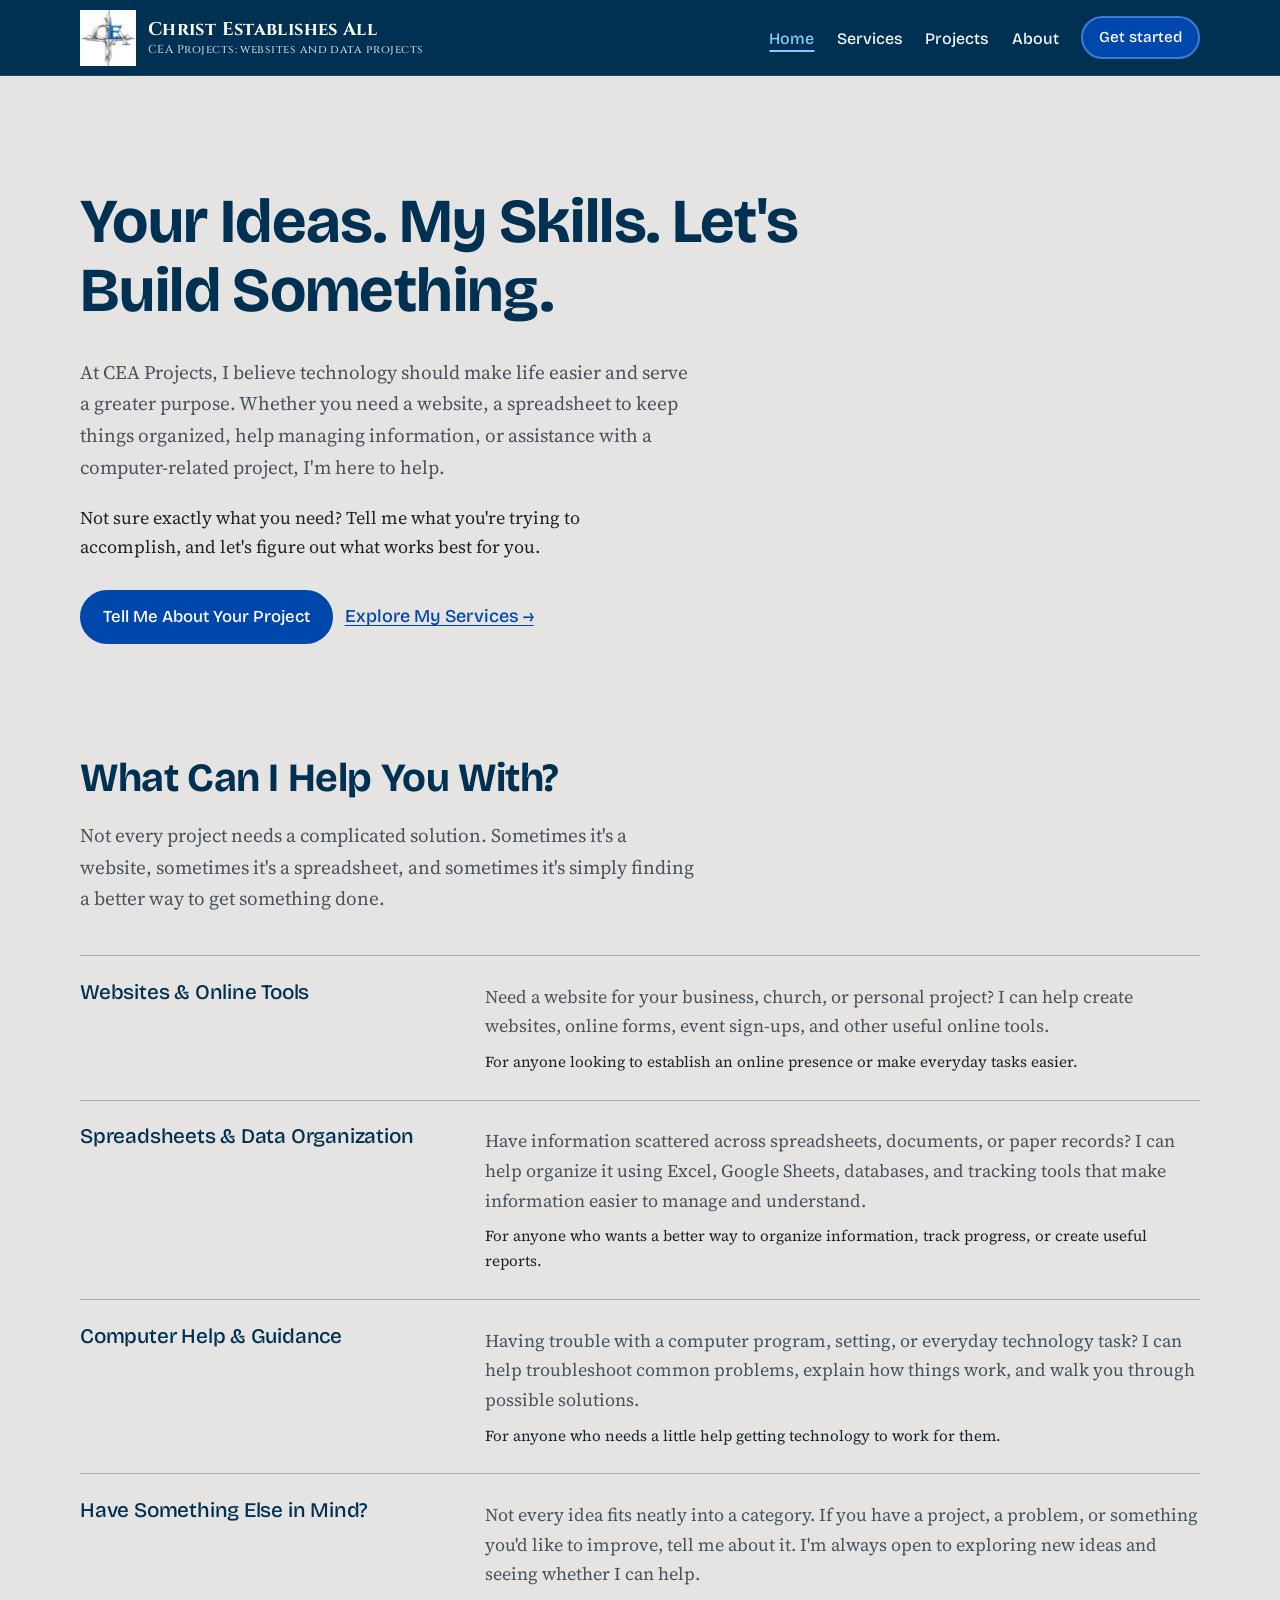
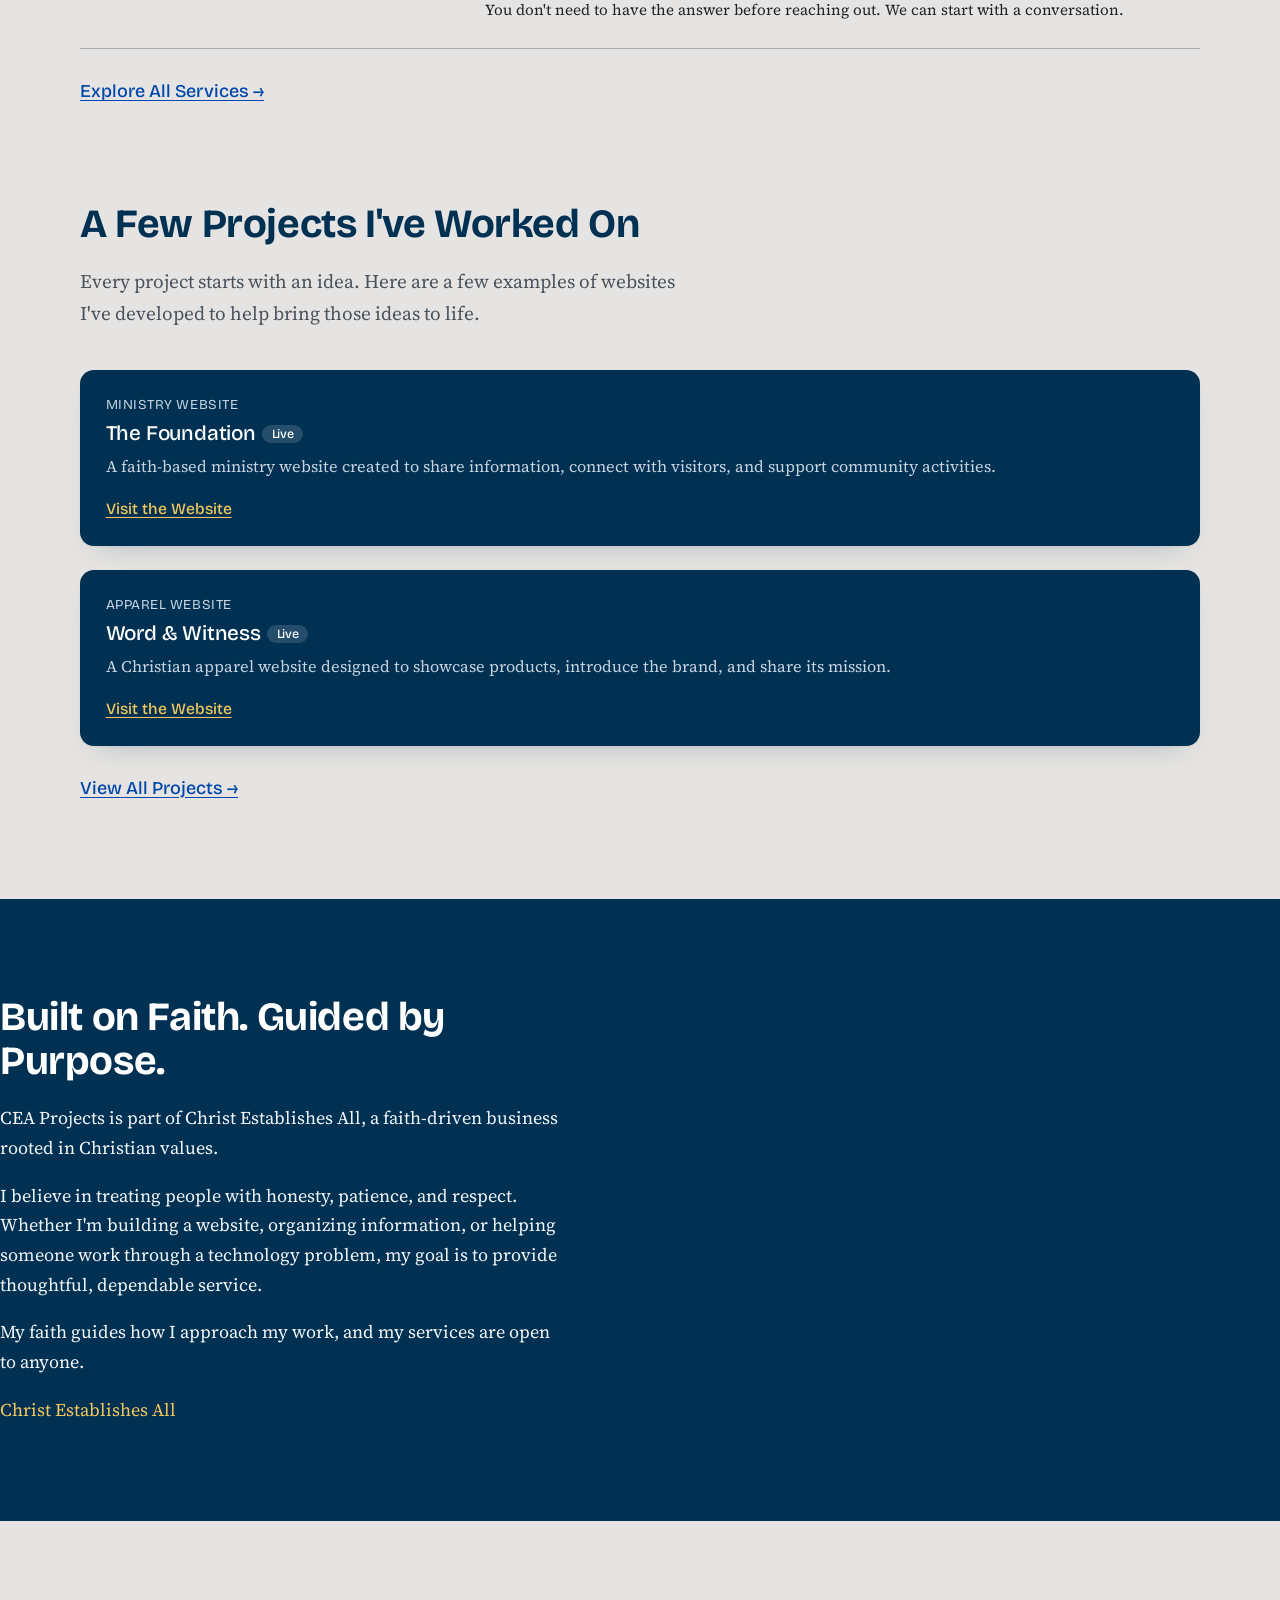
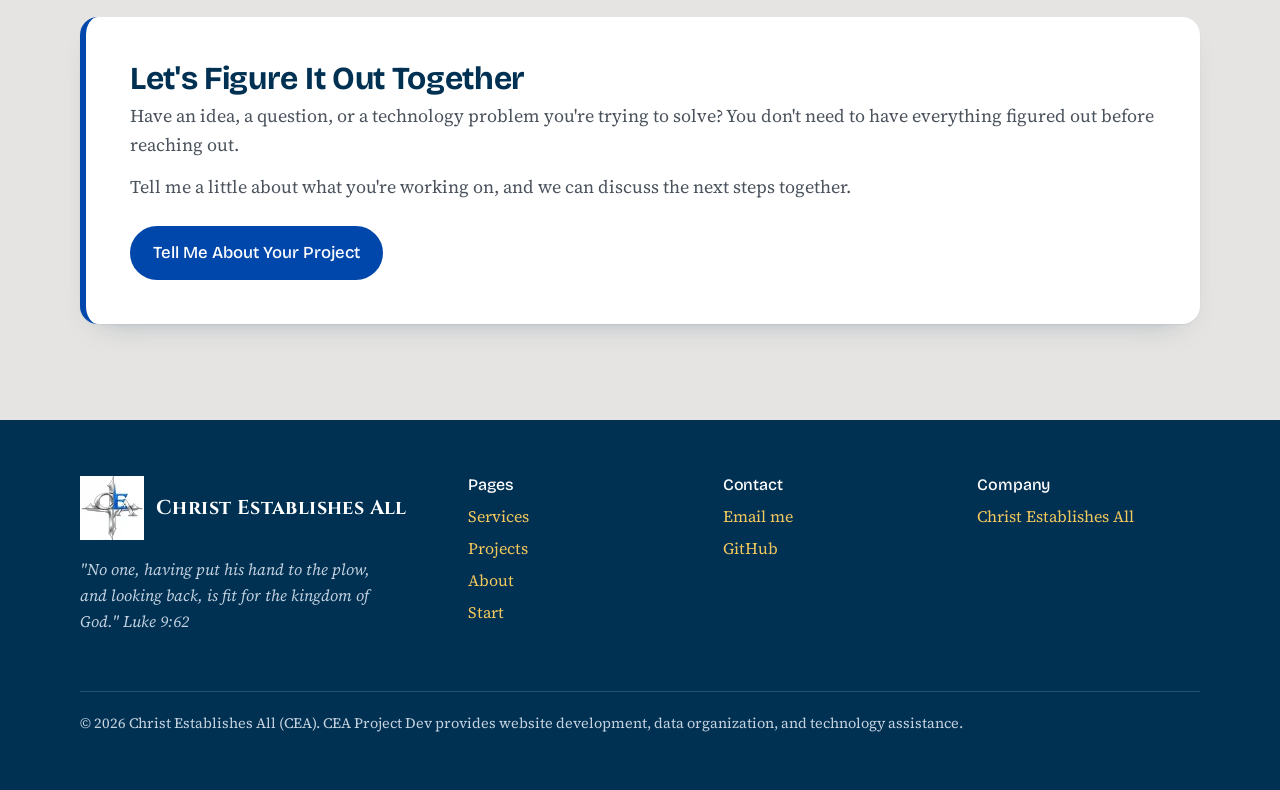
==== commit 5828301f: "updated images" ====
--- a/index.html
+++ b/index.html
@@ -16,7 +16,7 @@
    <link href="https://fonts.googleapis.com/css2?family=Cinzel:wght@500;700&family=Bricolage+Grotesque:opsz,wght@12..96,500;12..96,700&family=Source+Serif+4:ital,opsz,wght@0,8..60,400;0,8..60,600;1,8..60,400&display=swap"
     rel="stylesheet">
 
-    <link rel="icon" type="image/png" href="images/favicon.webp">
+    <link rel="icon" type="image/png" href="images/cea_logo.png">
     <link rel="stylesheet" href="styles.css">
 </head>
 
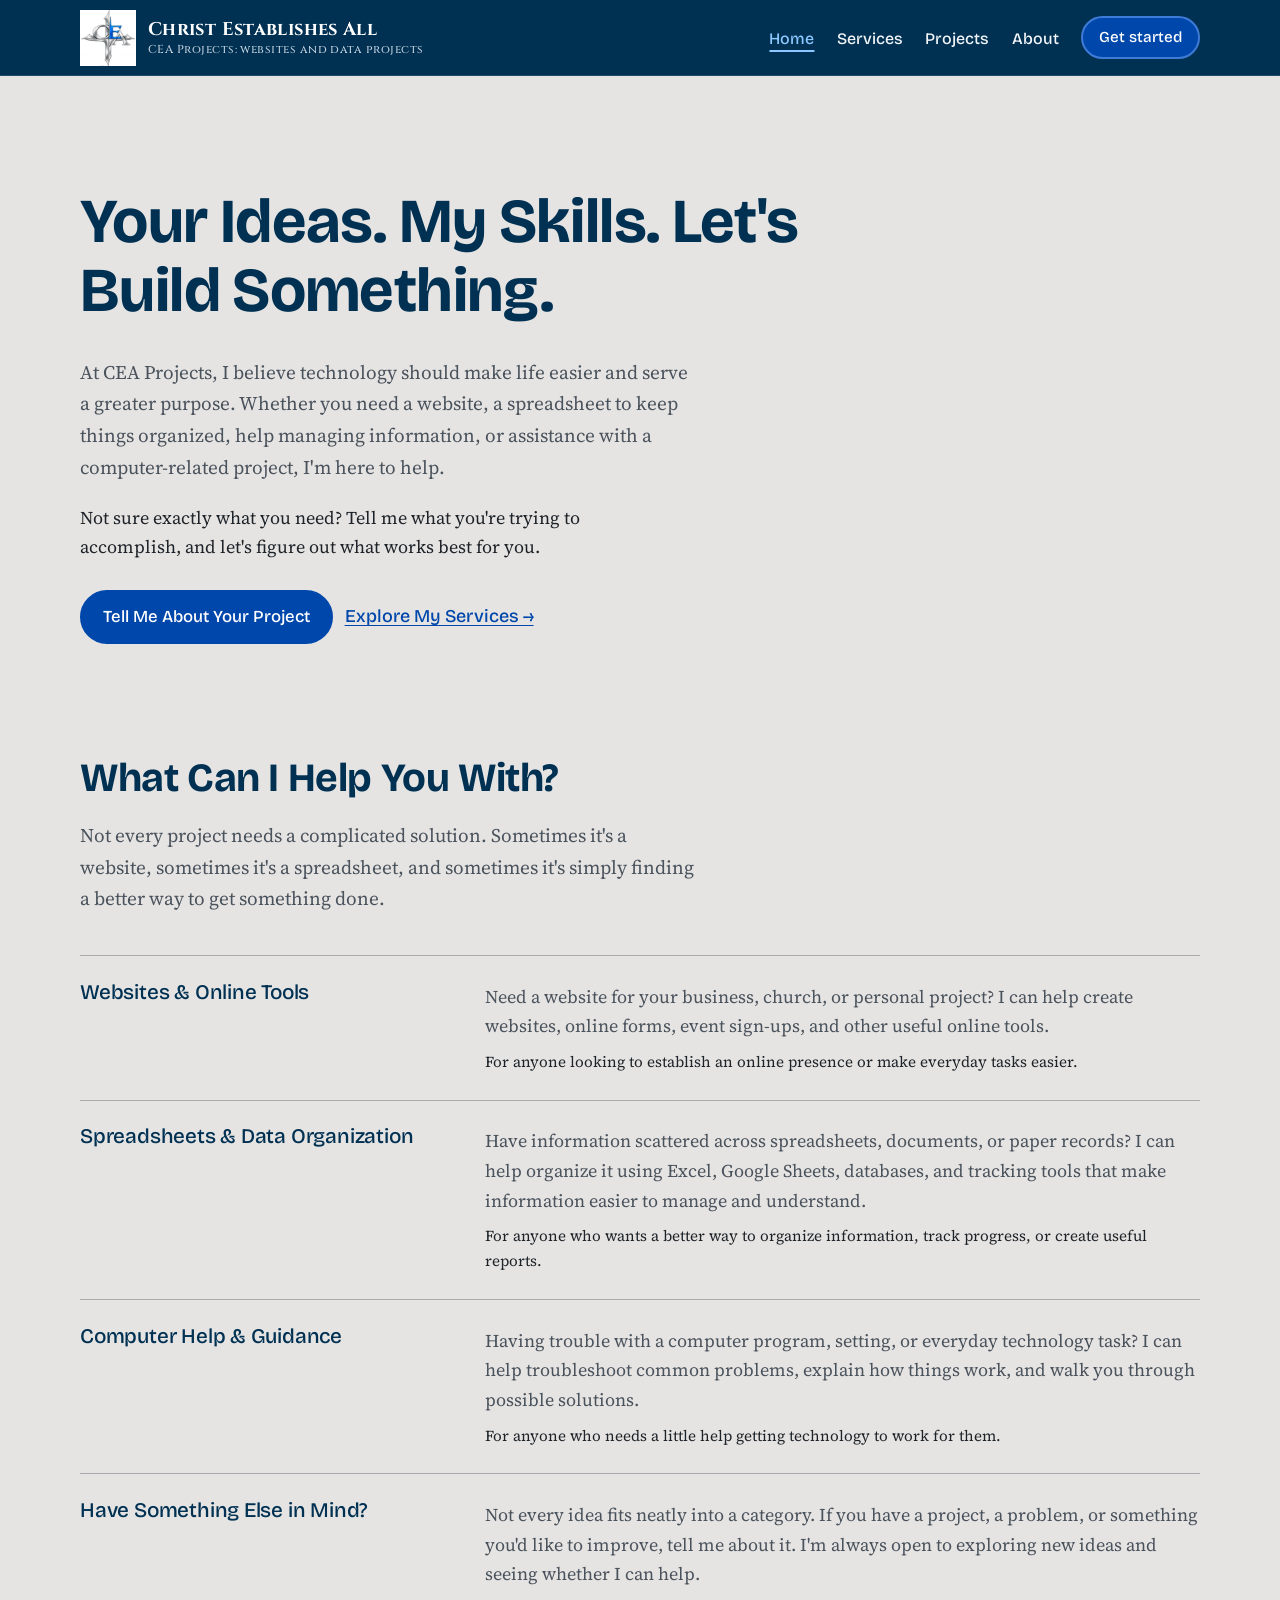
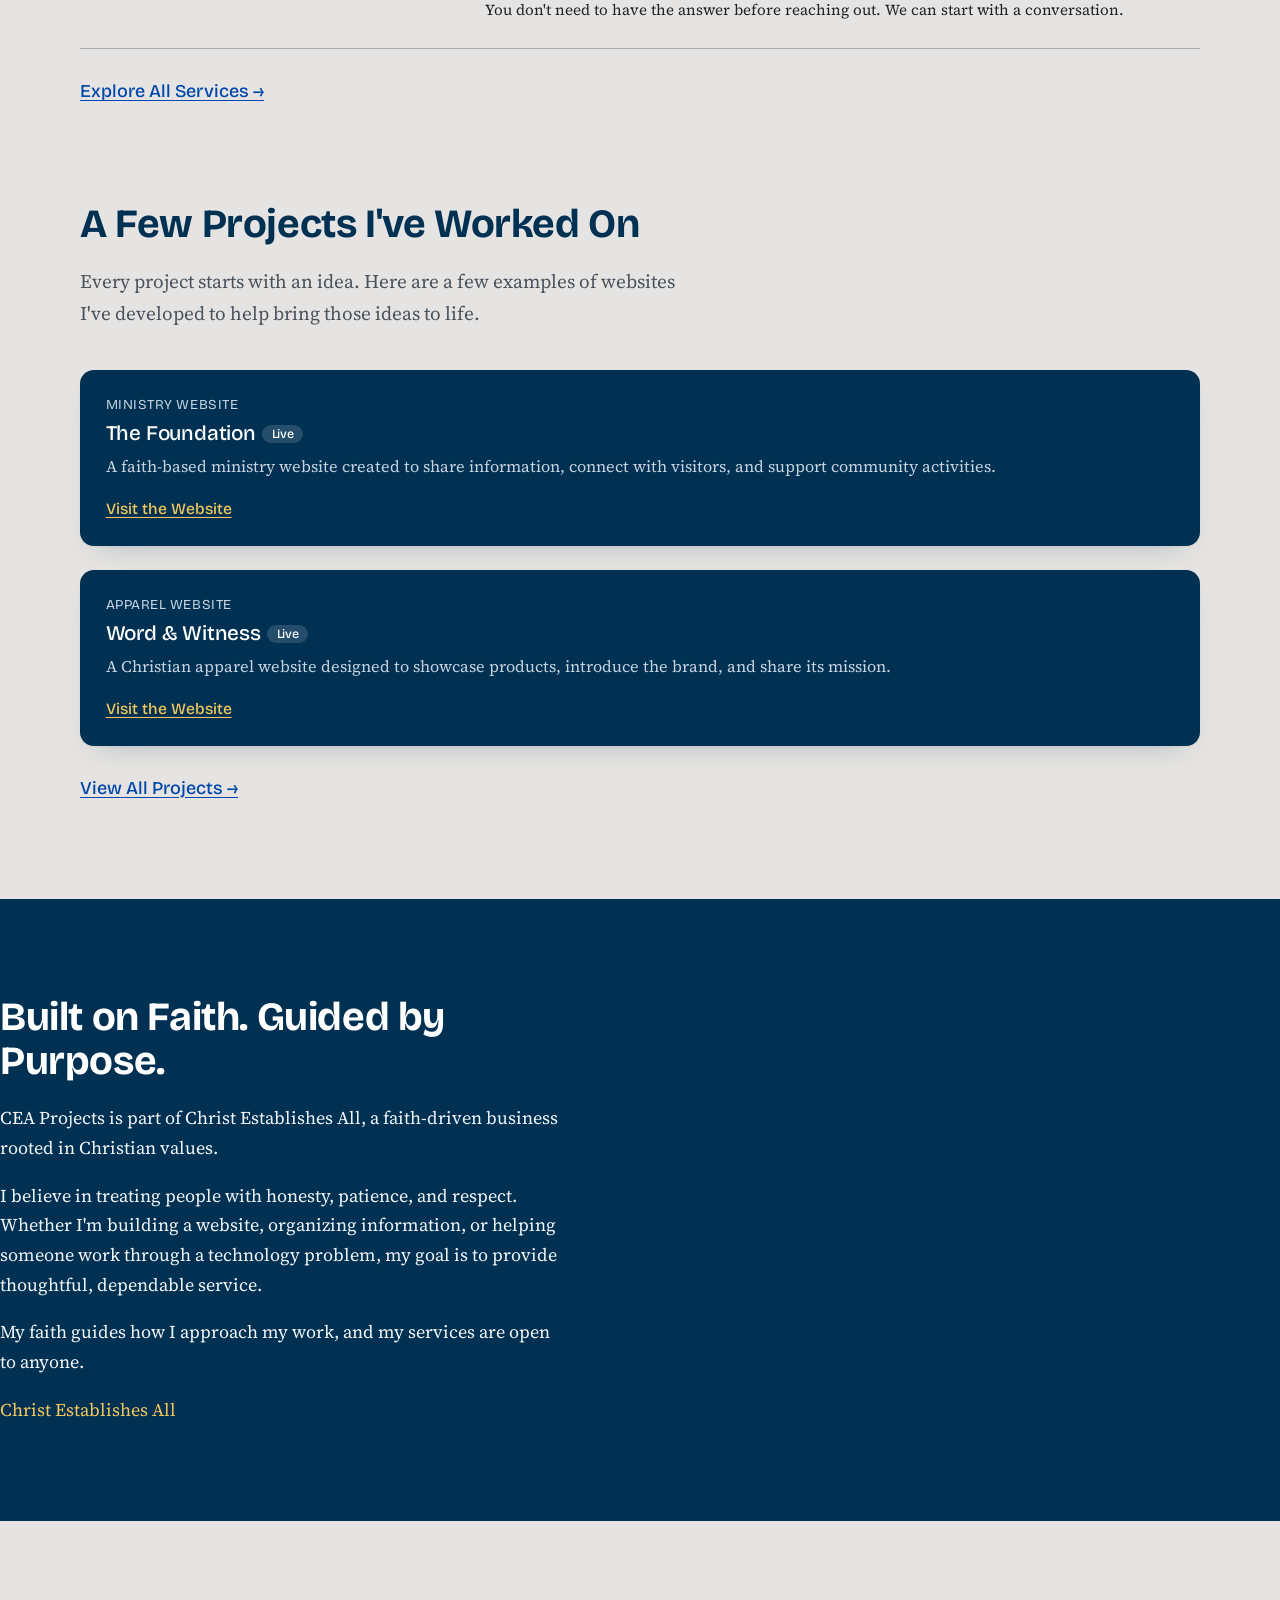
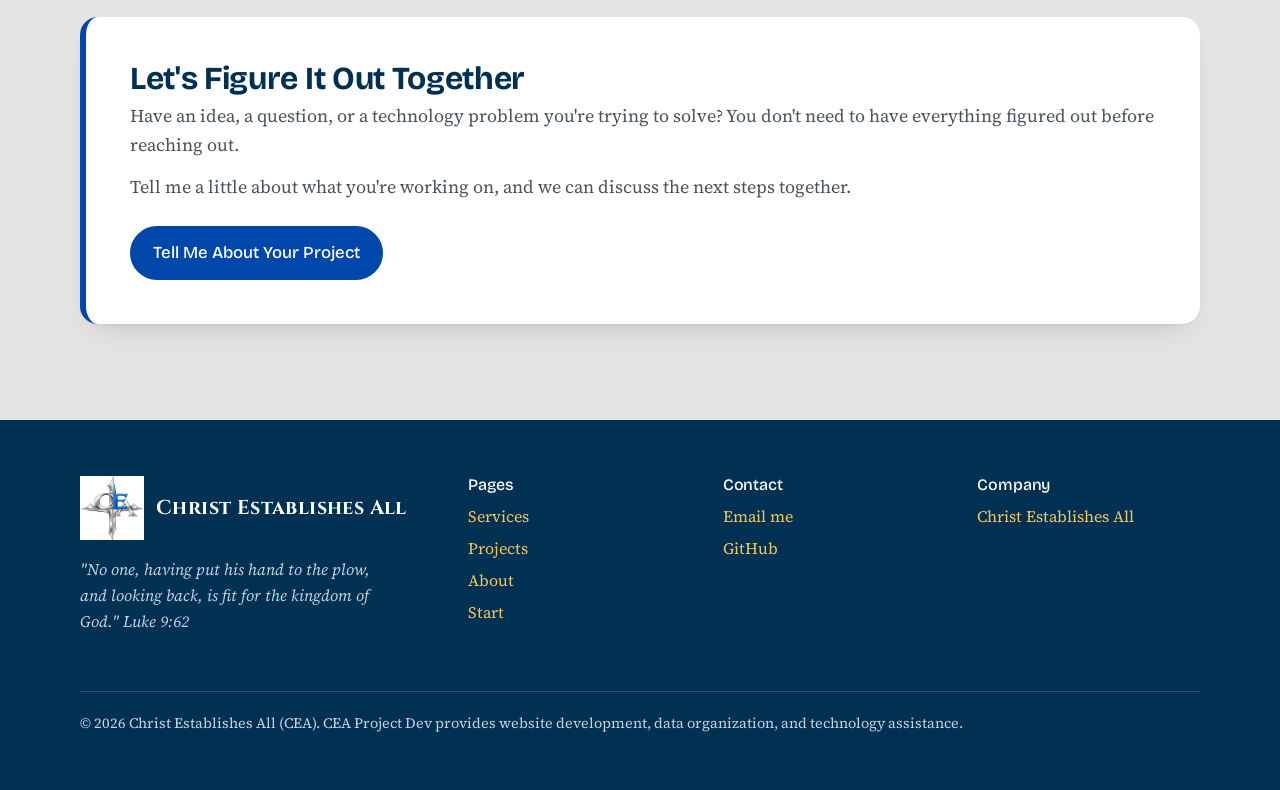
==== commit 82006f37: "updated .png" ====
--- a/index.html
+++ b/index.html
@@ -16,7 +16,7 @@
    <link href="https://fonts.googleapis.com/css2?family=Cinzel:wght@500;700&family=Bricolage+Grotesque:opsz,wght@12..96,500;12..96,700&family=Source+Serif+4:ital,opsz,wght@0,8..60,400;0,8..60,600;1,8..60,400&display=swap"
     rel="stylesheet">
 
-    <link rel="icon" type="image/png" href="images/cea_logo.png">
+    <link rel="icon" type="image/png" href="images/favicon.png">
     <link rel="stylesheet" href="styles.css">
 </head>
 
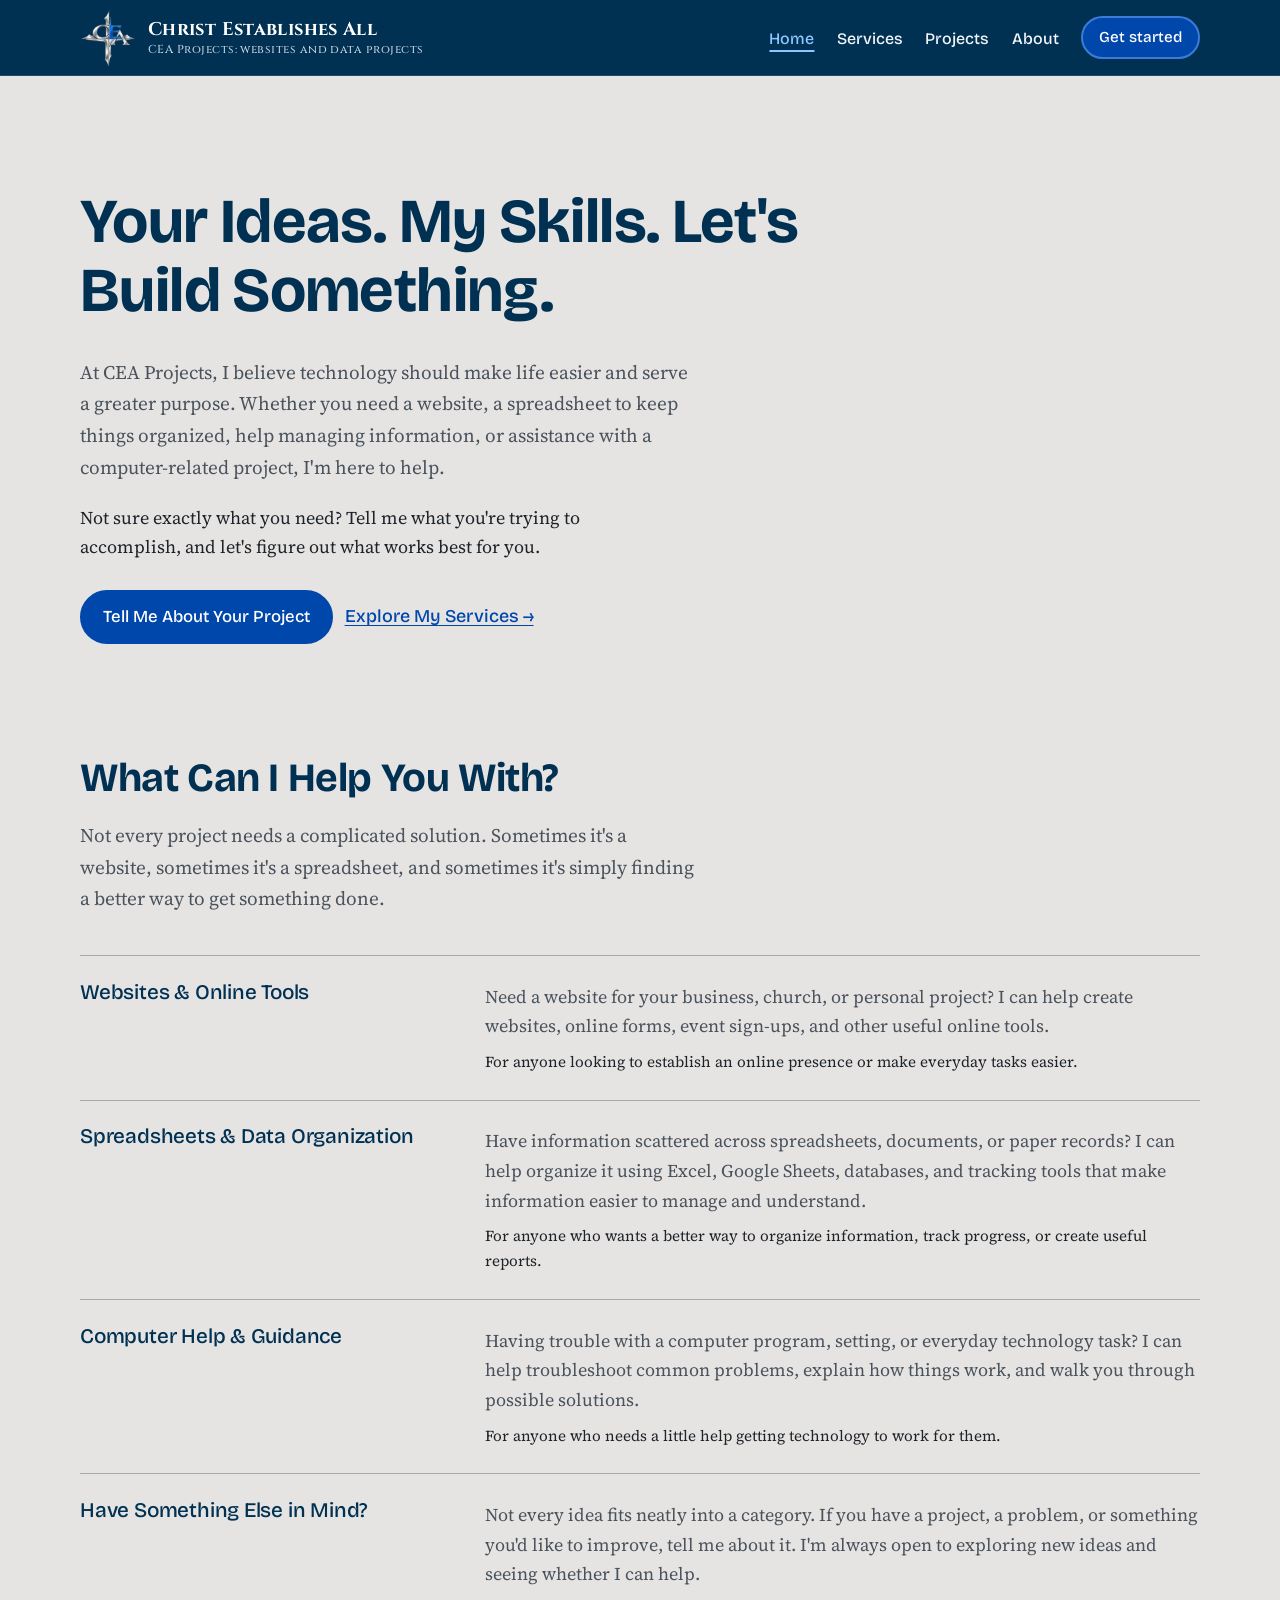
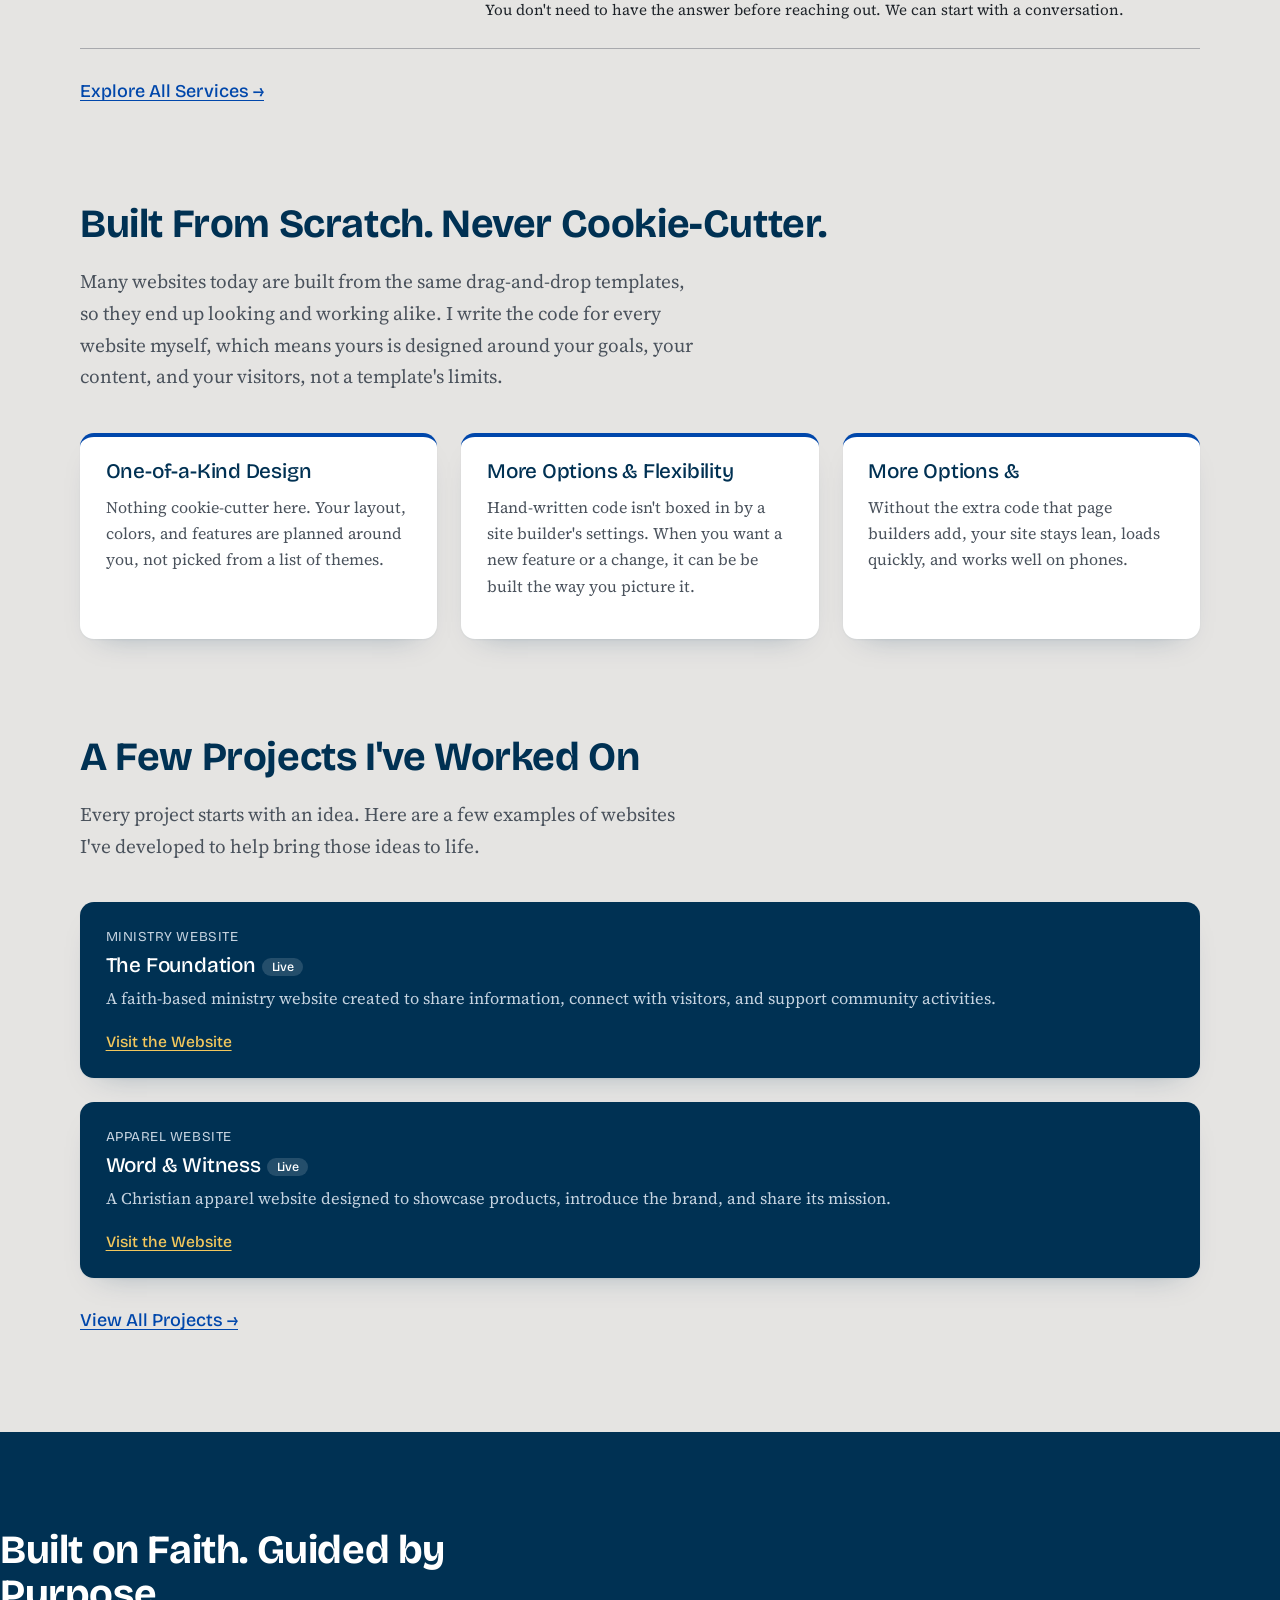
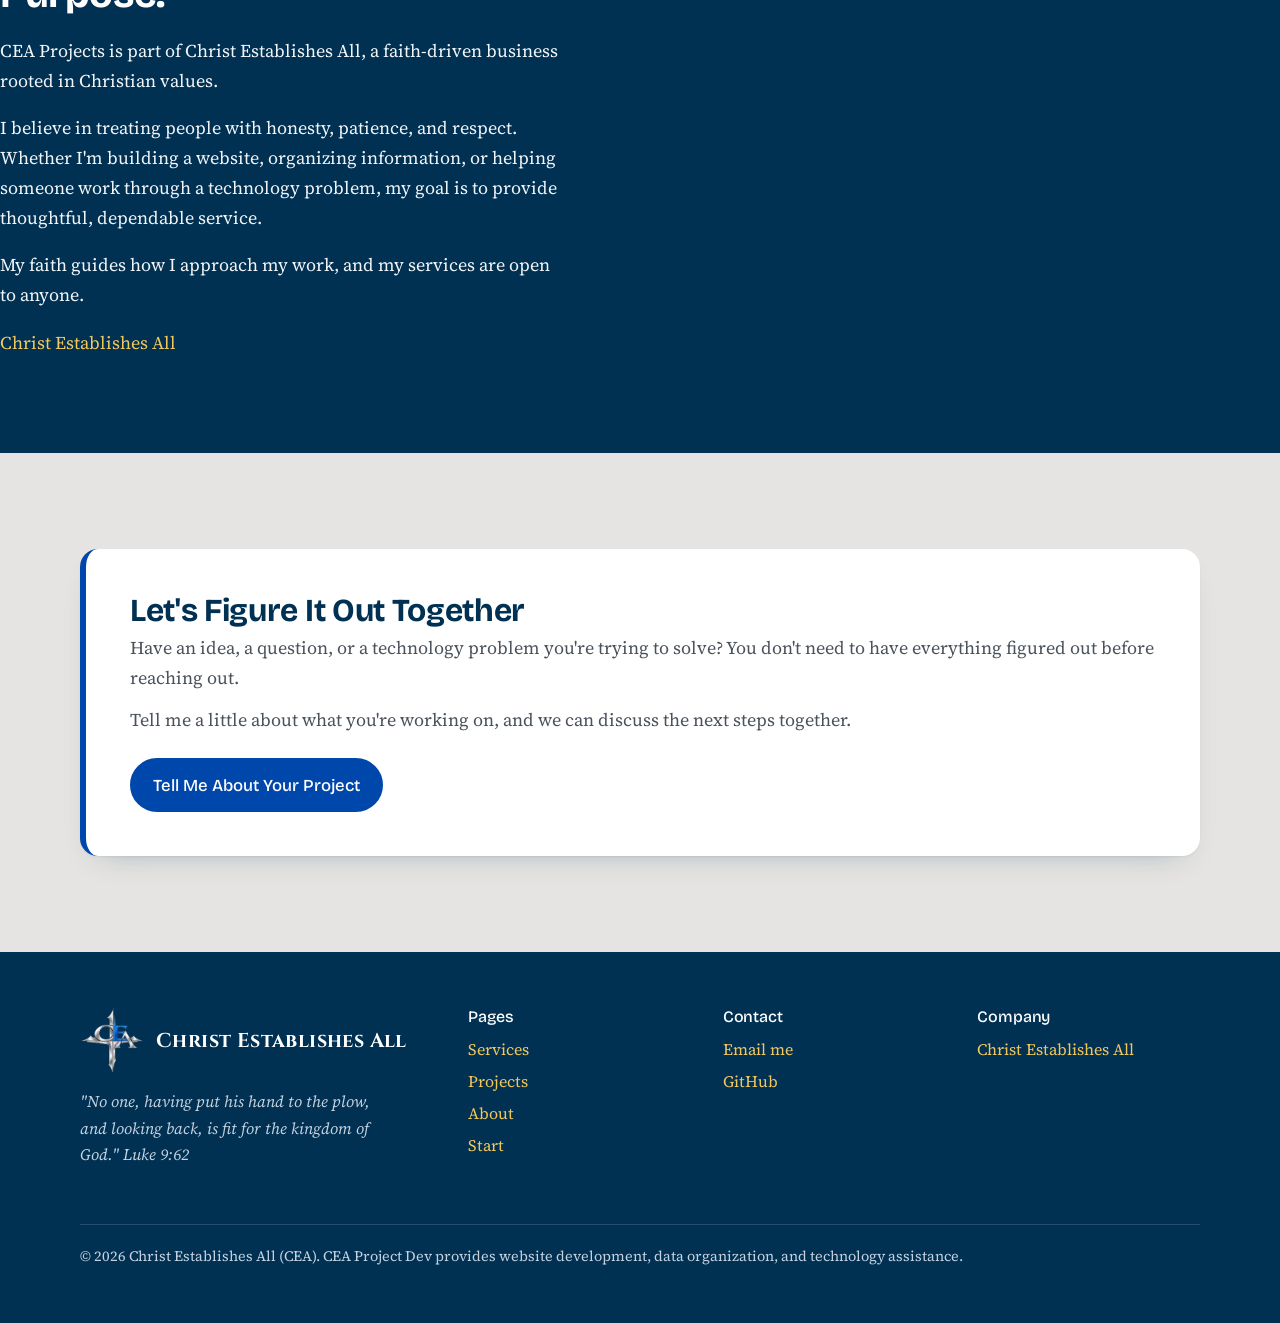
==== commit 086461e7: "updated index.html and added projects.html" ====
--- a/index.html
+++ b/index.html
@@ -118,6 +118,36 @@
         </div>
     </section>
 
+    <!-- CUSTOM, NOT COOKIE-CUTTER -->
+    <section aria-labelledby="custom-title">
+        <div class="wrap">
+            <h2 id="custom-title">Built From Scratch. Never Cookie-Cutter.</h2>
+            <p class="lede measure">Many websites today are built from the same drag-and-drop templates, so they end up looking and
+                working alike. I write the code for every website myself, which means yours is designed around your goals, your content,
+                and your visitors, not a template's limits.
+            </p>
+
+            <div class="options">
+                <article class="option">
+                    <h3>One-of-a-Kind Design</h3>
+                    <p>Nothing cookie-cutter here. Your layout, colors, and features are planned around you, not picked from a 
+                        list of themes.
+                    </p>
+                </article>
+                <article class="option">
+                    <h3>More Options &amp; Flexibility</h3>
+                    <p>Hand-written code isn't boxed in by a site builder's settings. When you want a new feature or a change, it can be
+                        be built the way you picture it.
+                    </p>
+                </article>
+                <article class="option">
+                    <h3>More Options &amp;</h3>
+                    <p>Without the extra code that page builders add, your site stays lean, loads quickly, and works well on phones.</p>
+                </article>
+            </div>
+        </div>
+    </section>
+
     <!-- RECENT PROJECTS -->
     <section aria-labelledby="recent-title">
         <div class="wrap">
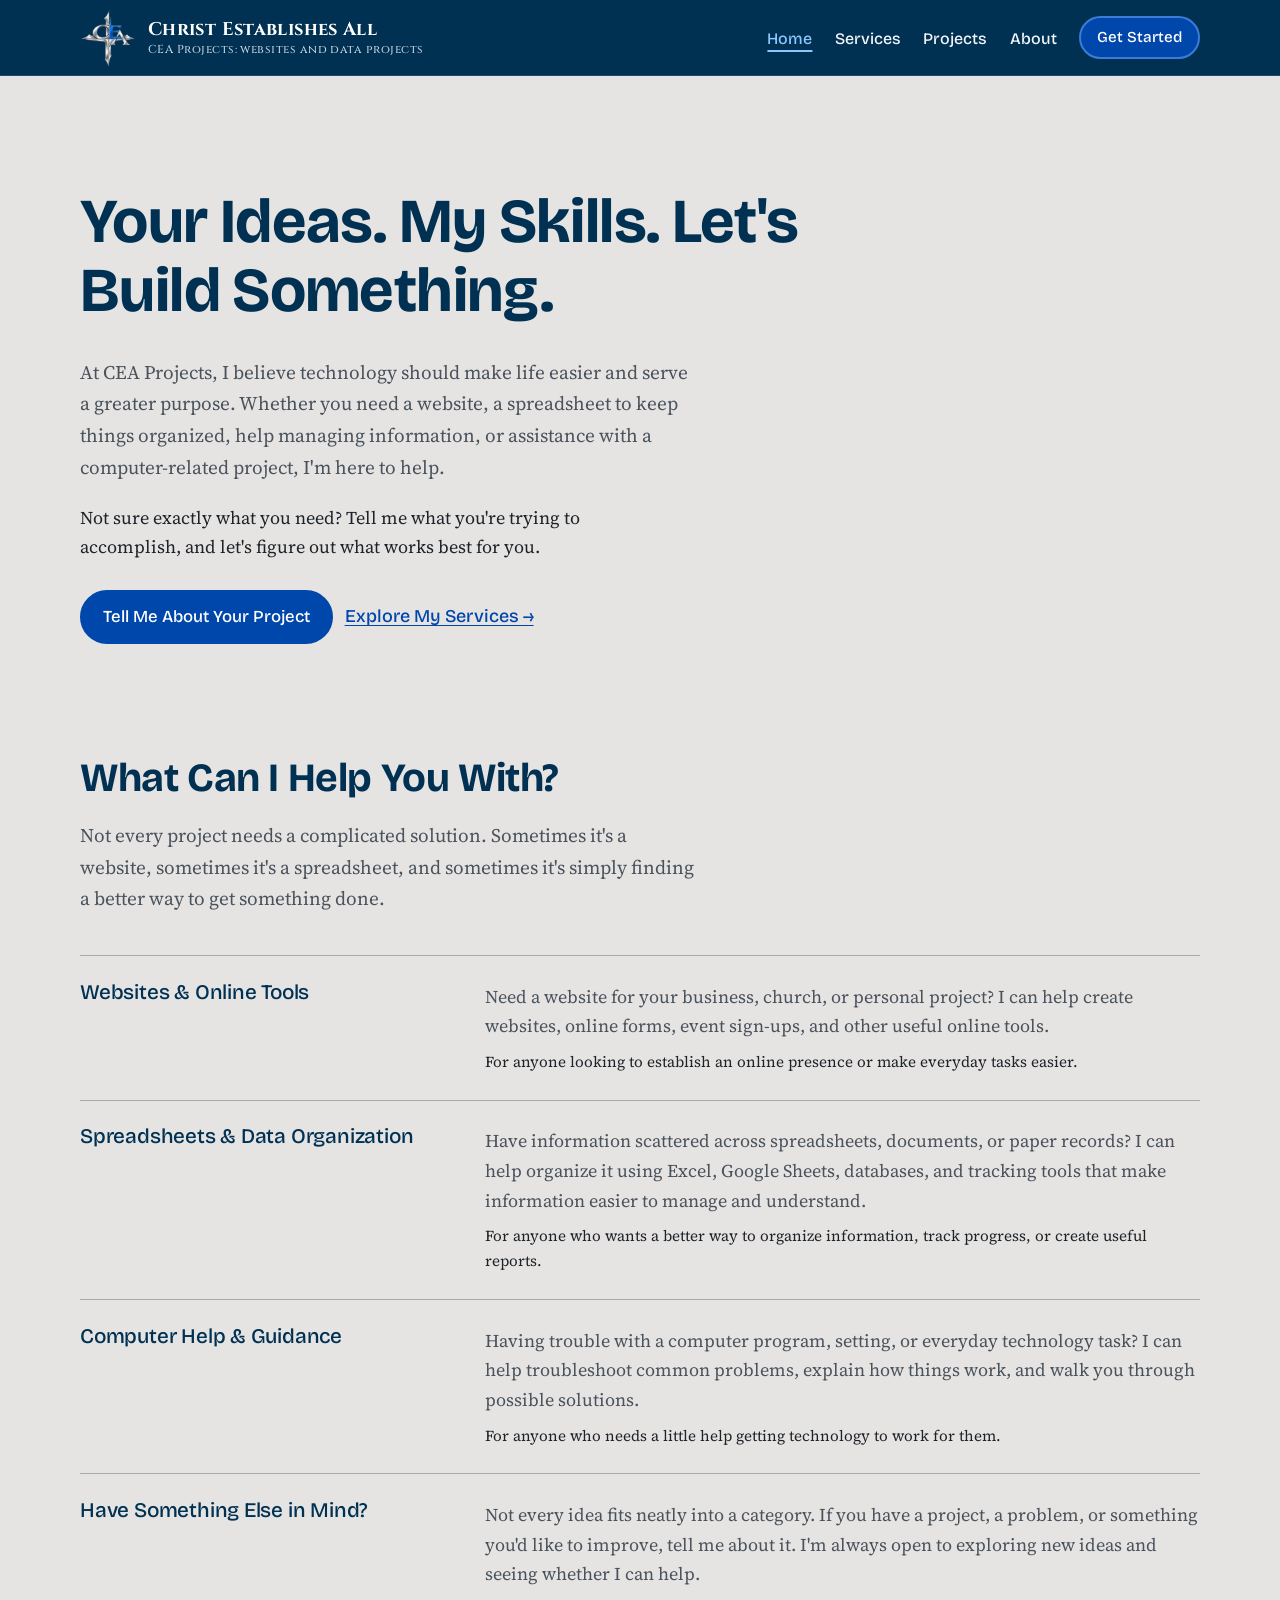
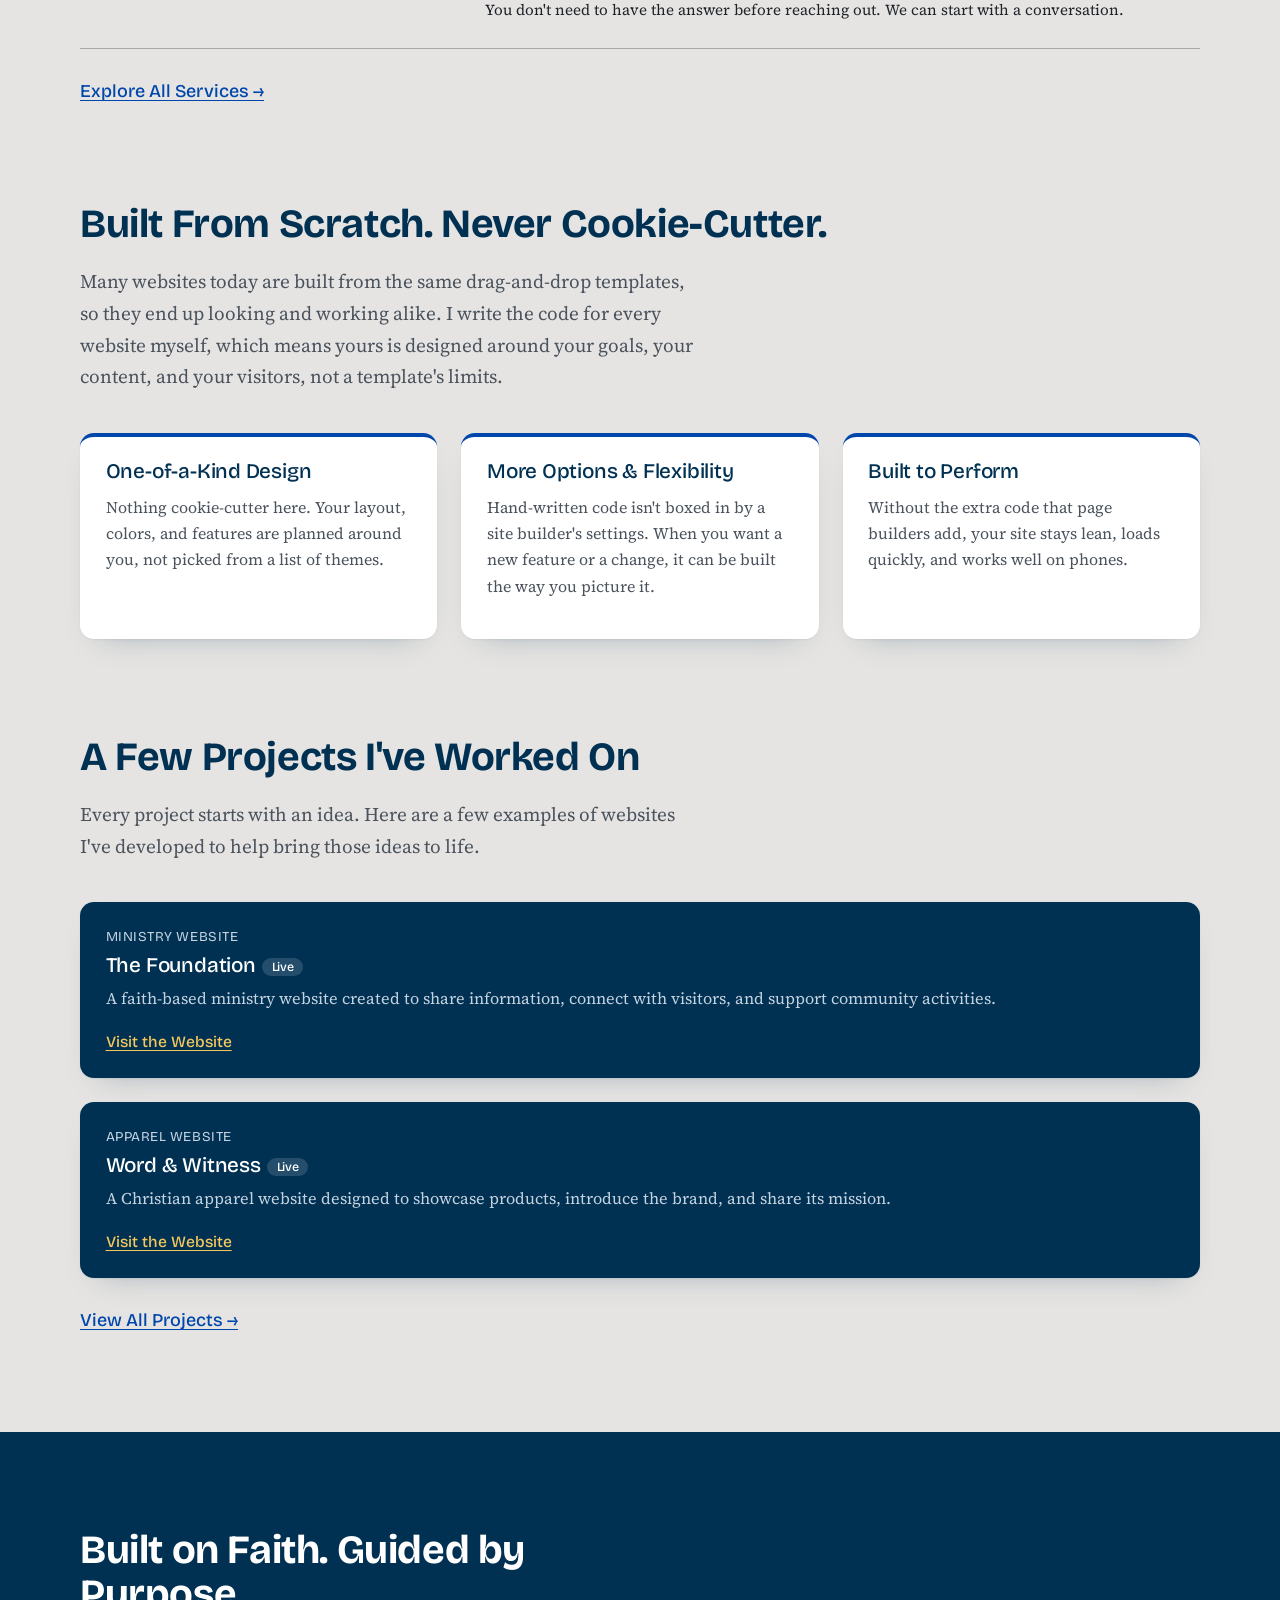
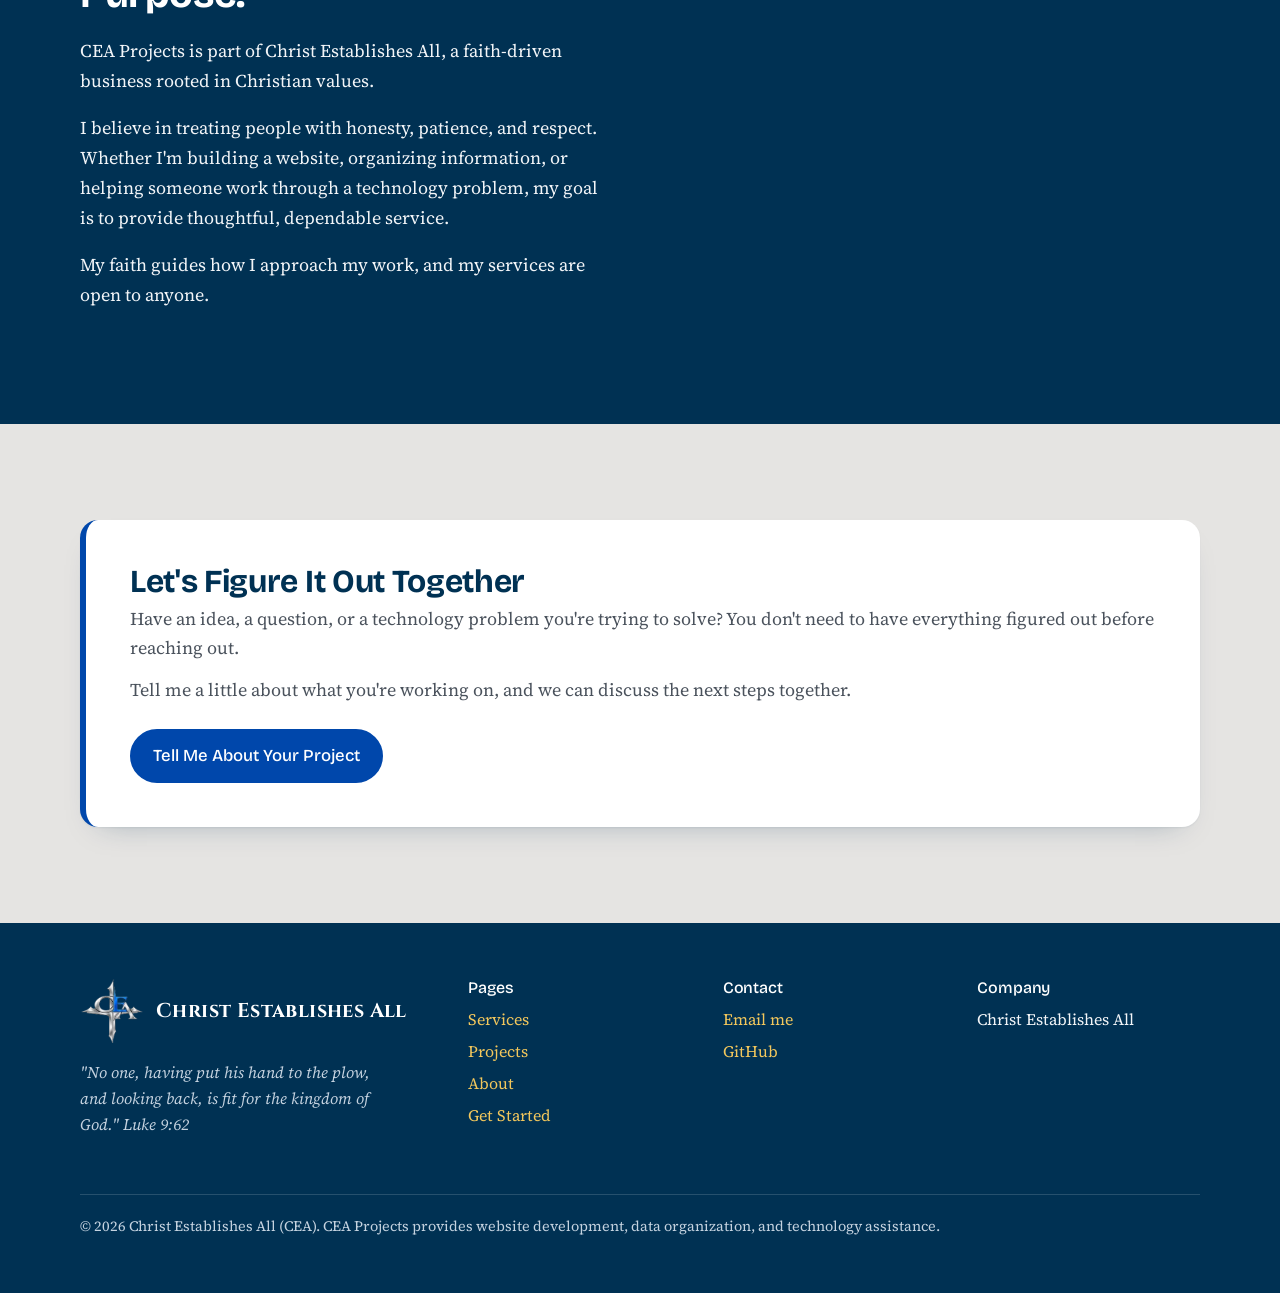
==== commit bbfdde93: "typo corrections index and projects" ====
--- a/index.html
+++ b/index.html
@@ -45,7 +45,7 @@
                 <li><a href="services.html">Services</a></li>
                 <li><a href="projects.html">Projects</a></li>
                 <li><a href="about.html">About</a></li>
-                <li><a class="btn" href="start.html">Get started</a></li>
+                <li><a class="btn" href="start.html">Get Started</a></li>
             </ul>
         </nav>
     </div>
@@ -114,7 +114,7 @@
                 </div>
             </div>
 
-            <a class="more" href="services.hml">Explore All Services &rarr;</a>
+            <a class="more" href="services.html">Explore All Services &rarr;</a>
         </div>
     </section>
 
@@ -136,12 +136,12 @@
                 </article>
                 <article class="option">
                     <h3>More Options &amp; Flexibility</h3>
-                    <p>Hand-written code isn't boxed in by a site builder's settings. When you want a new feature or a change, it can be
+                    <p>Hand-written code isn't boxed in by a site builder's settings. When you want a new feature or a change, it can 
                         be built the way you picture it.
                     </p>
                 </article>
                 <article class="option">
-                    <h3>More Options &amp;</h3>
+                    <h3>Built to Perform</h3>
                     <p>Without the extra code that page builders add, your site stays lean, loads quickly, and works well on phones.</p>
                 </article>
             </div>
@@ -181,14 +181,14 @@
 
     <!-- CHRISTIAN FOUNDATION -->
     <section class="band" aria-labelledby="foundation-title">
-        <div class="wrap foundation-grid"></div>
+        <div class="wrap foundation-grid">
             <div class="measure">
                 <h2 id="foundation-title">Built on Faith. Guided by Purpose.</h2>
                 <p>CEA Projects is part of Christ Establishes All, a faith-driven business rooted in Christian values.</p>
                 <p>I believe in treating people with honesty, patience, and respect. Whether I'm building a website, organizing information, or helping someone work through a technology problem, my goal is to provide thoughtful, dependable service.</p>
                 <p>My faith guides how I approach my work, and my services are open to anyone.</p>
-                <a>Christ Establishes All</a>
-            </div>
+            </div>
+        </div>
     </section>
 
     <!-- FINAL CALL TO ACTION -->
@@ -222,7 +222,7 @@
                     <li><a href="services.html">Services</a></li>
                     <li><a href="projects.html">Projects</a></li>
                     <li><a href="about.html">About</a></li>
-                    <li><a href="start.html">Start</a></li>
+                    <li><a href="start.html">Get Started</a></li>
                 </ul>
             </div>
 
@@ -237,12 +237,12 @@
             <div>
                 <h3>Company</h3>
                 <ul>
-                    <li><a href="https://christestablishesall.com">Christ Establishes All</a></li>
+                    <li>Christ Establishes All</li>
                 </ul>
             </div>
         </div>
 
-        <p class="copy">&copy; 2026 Christ Establishes All (CEA). CEA Project Dev provides website development, data organization, and technology assistance.</p>
+        <p class="copy">&copy; 2026 Christ Establishes All (CEA). CEA Projects provides website development, data organization, and technology assistance.</p>
     </div>
 </footer>
 
